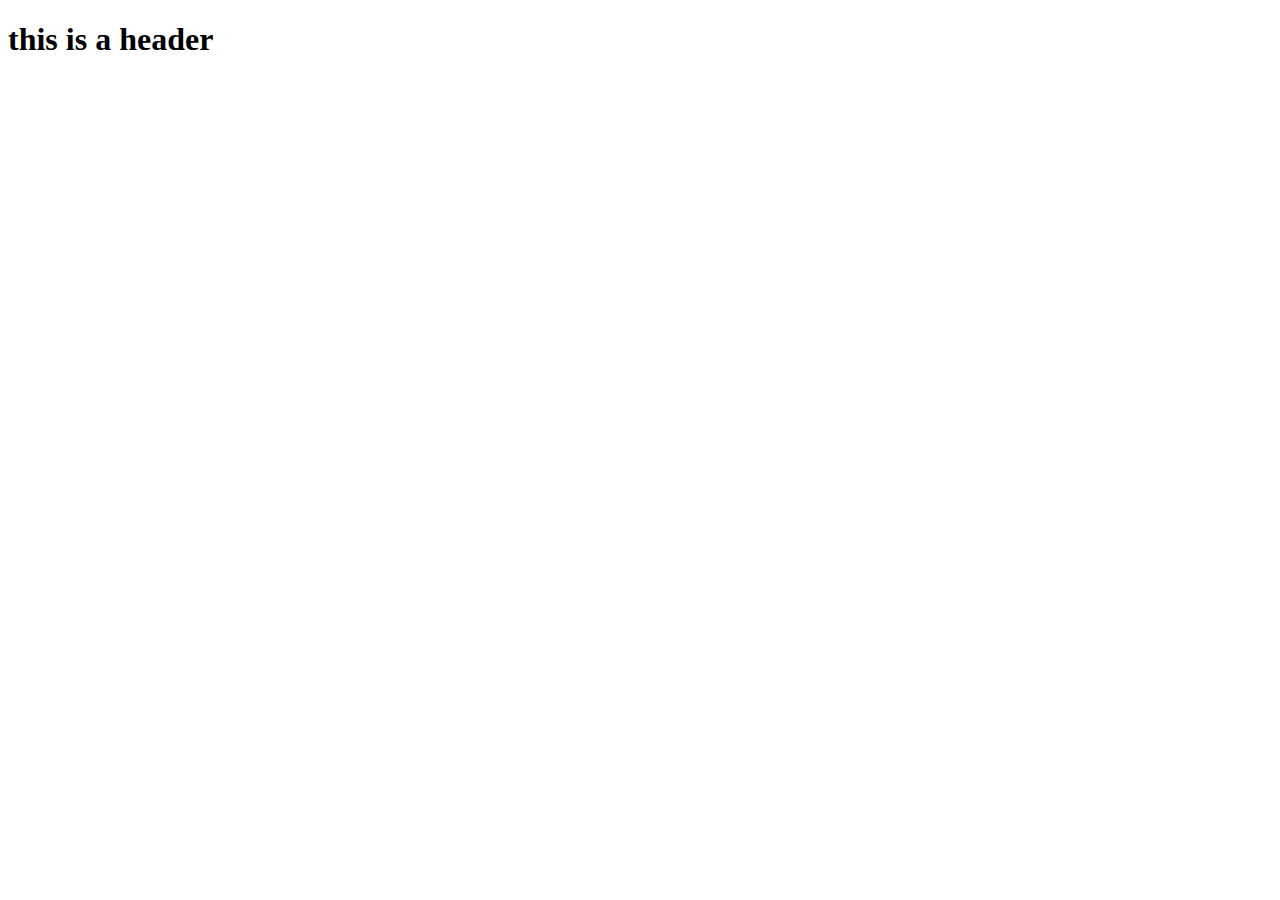
==== CityAsSystem_code/index.html @ 3c57e8f2 "Add files via upload" ====
<!DOCTYPE html>

<html>
    <head>
        <link rel="stylesheet" href="styles.css">
    </head>

    <body>

        <div class = "FirstPage">
            <h1>
                this is a header
            </h1>

        </div>
        <div class = "Hmap">
            <iframe 
            width='100%' 
            height='100%' 
            src="https://api.mapbox.com/styles/v1/oneginx/ckvfqphwl32at14qrl3xnueqp.html?title=false&access_token=pk.eyJ1Ijoib25lZ2lueCIsImEiOiJja3Y3M3R6cmw5ZmwzMzFuemE2eWUzcTIwIn0.7F3P4Bx_blkUZY1ueCj5TA&zoomwheel=false#14.23/40.73689/-73.97504/0/6" 
            title="heatMap" style="border:none;">
            </iframe>
        </div>

    </body>

</html>
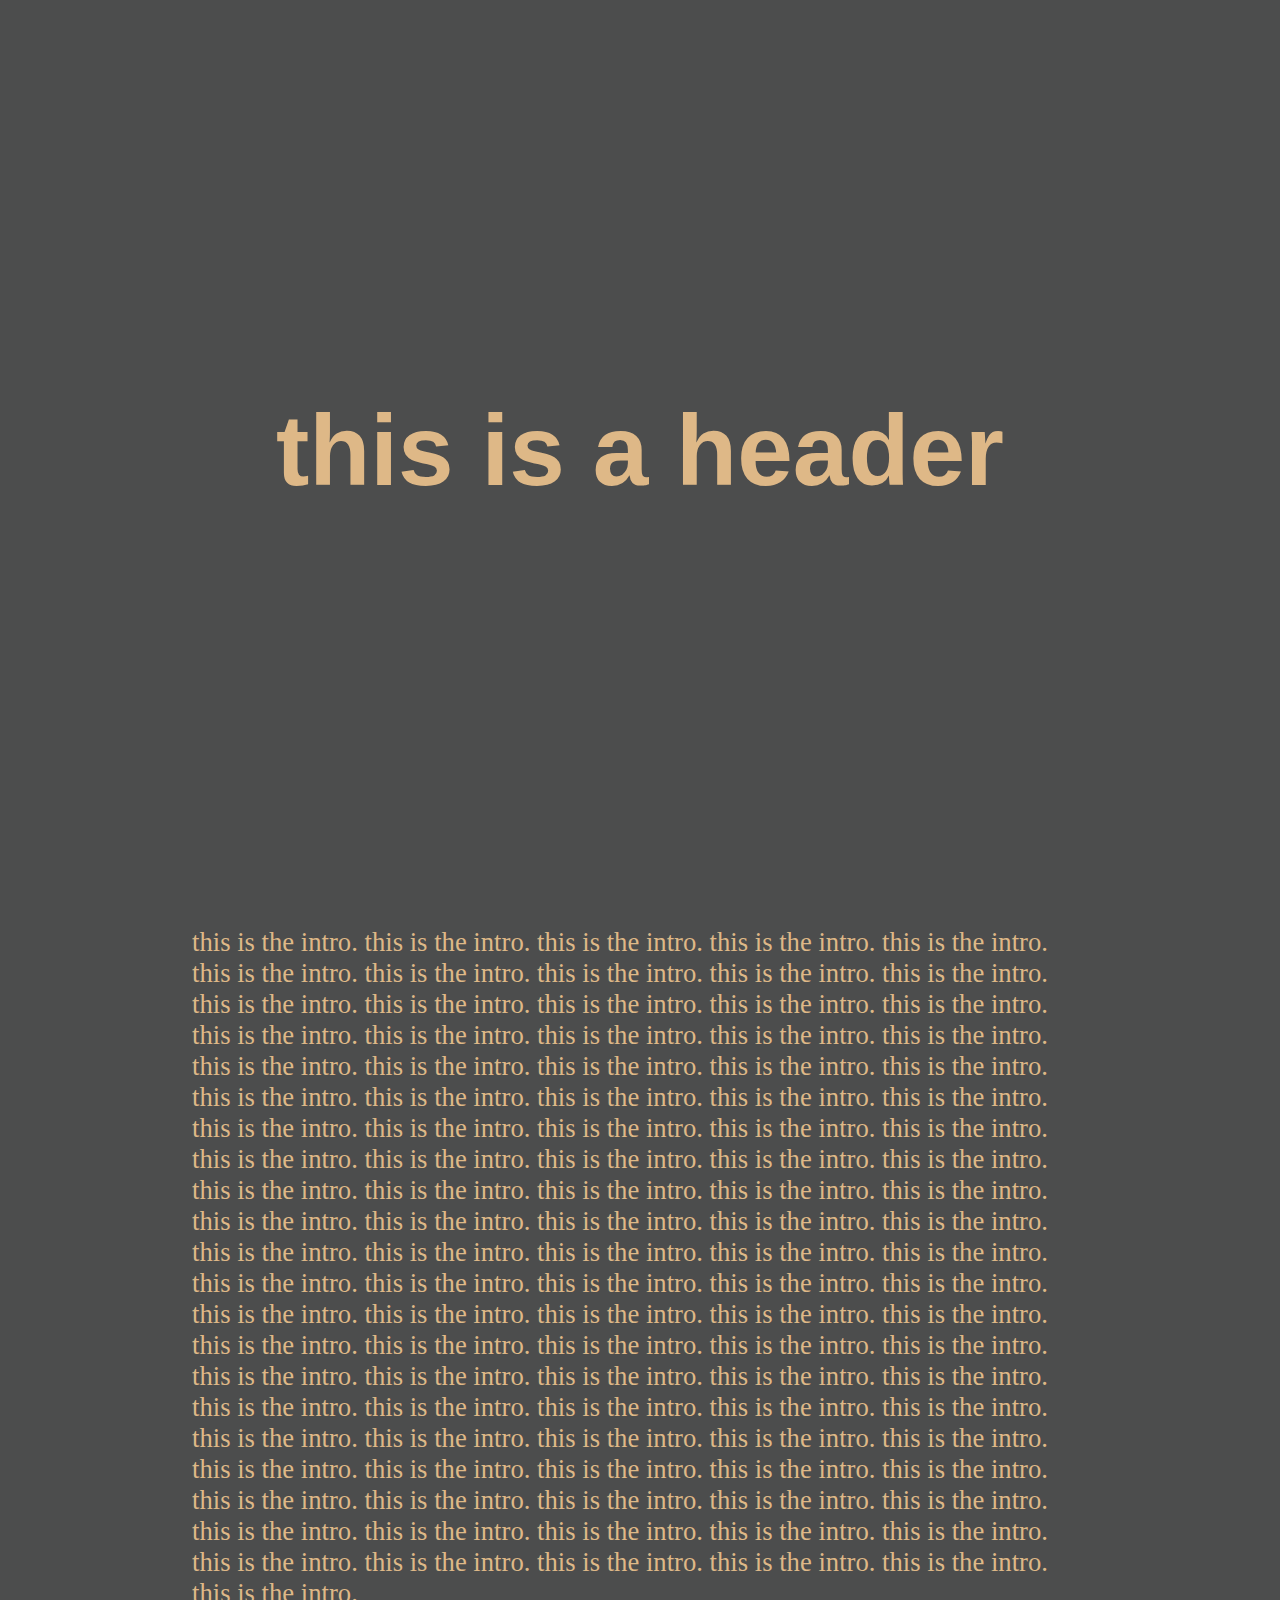
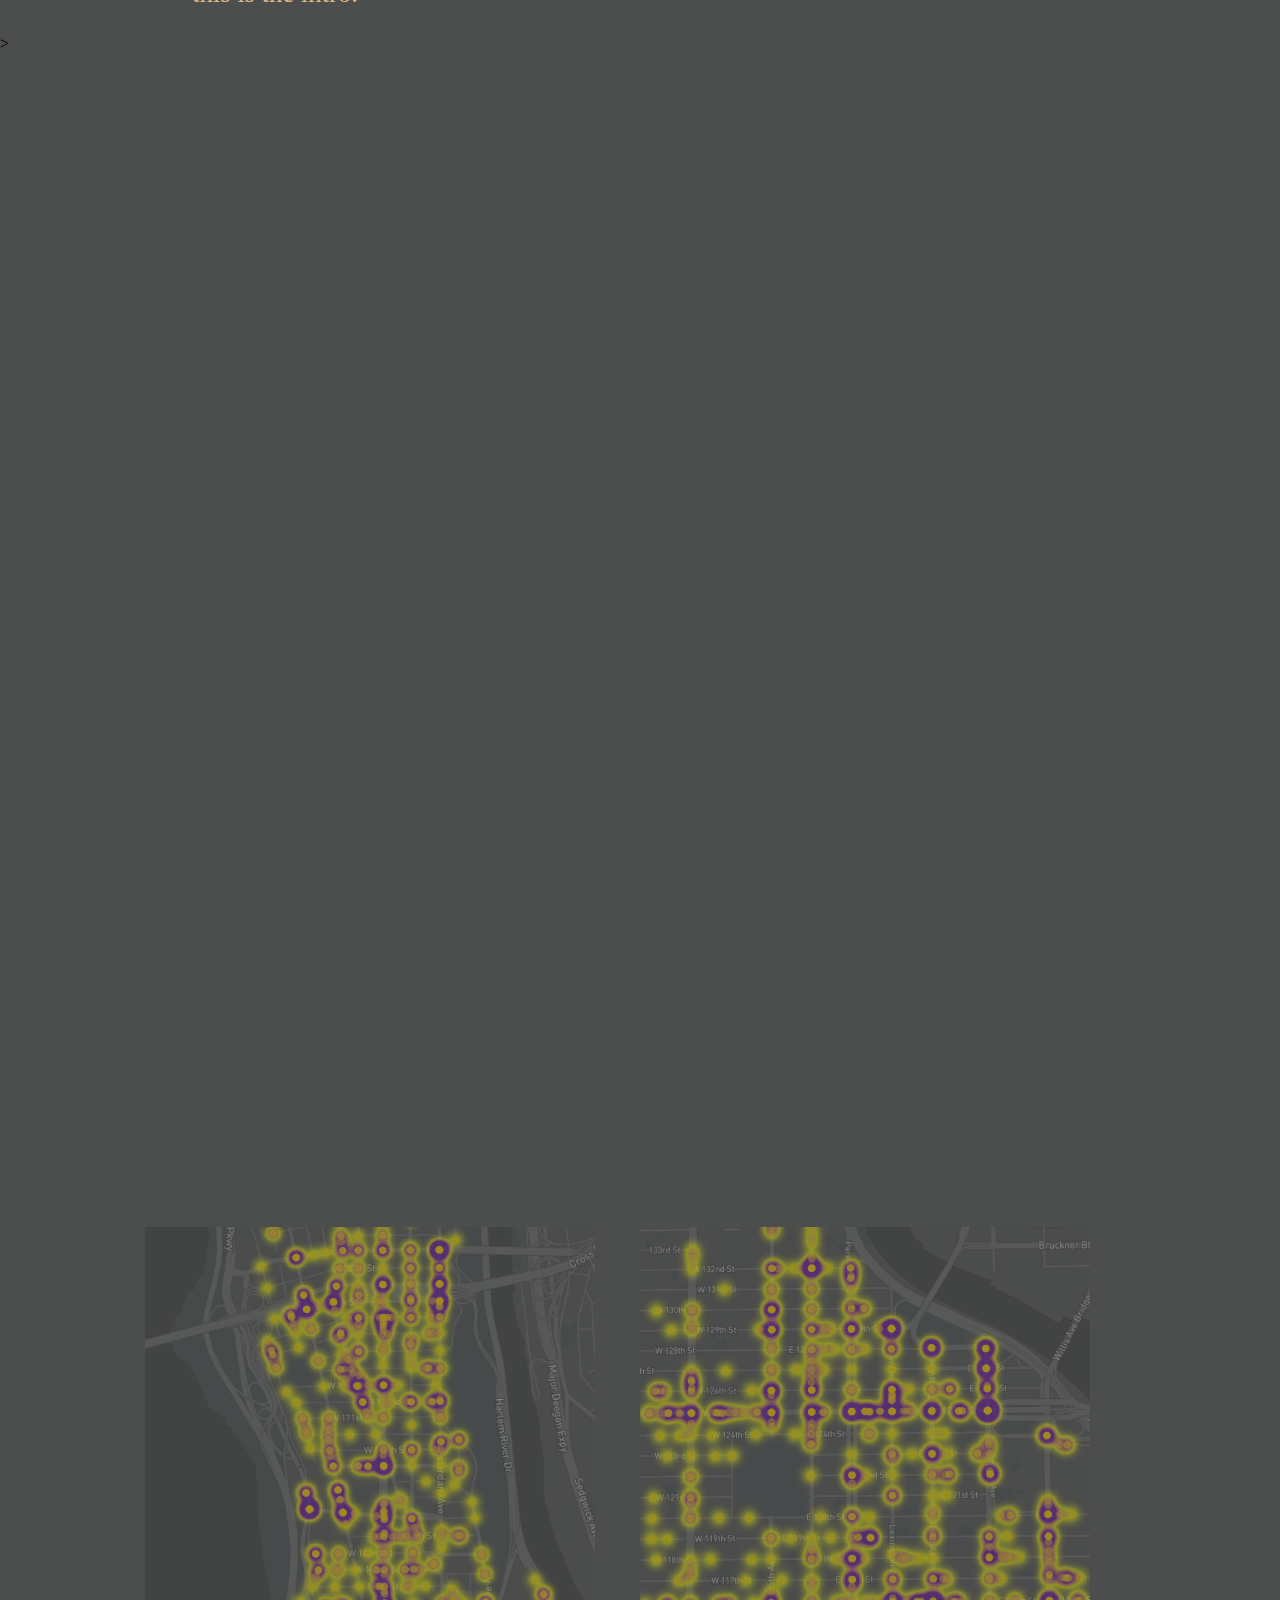
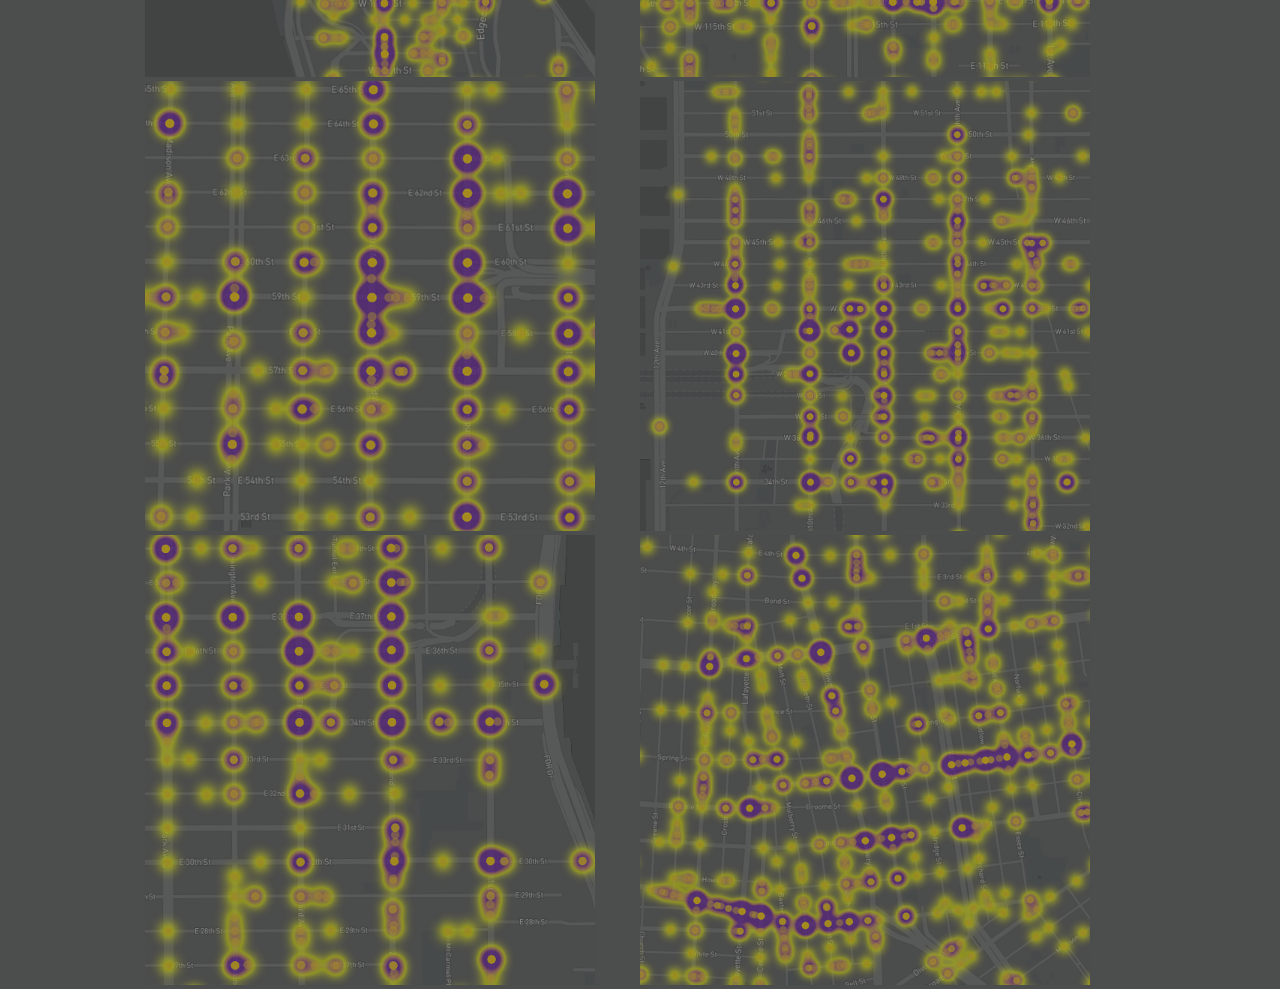
==== commit 93d3011f: "Add files via upload" ====
--- a/CityAsSystem_code/index.html
+++ b/CityAsSystem_code/index.html
@@ -3,6 +3,7 @@
 <html>
     <head>
         <link rel="stylesheet" href="styles.css">
+        <script src="scripts.js"></script>
     </head>
 
     <body>
@@ -13,14 +14,100 @@
             </h1>
 
         </div>
+
+        <div class = "SecondPage">
+            <p>
+                this is the intro. this is the intro. this is the intro. this is the intro. this is the intro. this is the intro. this is the intro. this is the intro. this is the intro. this is the intro. this is the intro. this is the intro. this is the intro. this is the intro. this is the intro. this is the intro. this is the intro. this is the intro. this is the intro. this is the intro. this is the intro. this is the intro. this is the intro. this is the intro. this is the intro. this is the intro. this is the intro. this is the intro. this is the intro. this is the intro. this is the intro. this is the intro. this is the intro. this is the intro. this is the intro. this is the intro. this is the intro. this is the intro. this is the intro. this is the intro. this is the intro. this is the intro. this is the intro. this is the intro. this is the intro. this is the intro. this is the intro. this is the intro. this is the intro. this is the intro. this is the intro. this is the intro. this is the intro. this is the intro. this is the intro. this is the intro. this is the intro. this is the intro. this is the intro. this is the intro. this is the intro. this is the intro. this is the intro. this is the intro. this is the intro. this is the intro. this is the intro. this is the intro. this is the intro. this is the intro. this is the intro. this is the intro. this is the intro. this is the intro. this is the intro. this is the intro. this is the intro. this is the intro. this is the intro. this is the intro. this is the intro. this is the intro. this is the intro. this is the intro. this is the intro. this is the intro. this is the intro. this is the intro. this is the intro. this is the intro. this is the intro. this is the intro. this is the intro. this is the intro. this is the intro. this is the intro. this is the intro. this is the intro. this is the intro. this is the intro. this is the intro. this is the intro. this is the intro. this is the intro. this is the intro. this is the intro. 
+            </p>>
+        </div>
+
+        <!-- <div class = "ThirdPage">
+            <div class = "left">
+                left
+
+            </div>
+
+            <div class = "right">
+                right
+            </div> -->
+
+
+        </div>
+
         <div class = "Hmap">
             <iframe 
             width='100%' 
             height='100%' 
-            src="https://api.mapbox.com/styles/v1/oneginx/ckvfqphwl32at14qrl3xnueqp.html?title=false&access_token=pk.eyJ1Ijoib25lZ2lueCIsImEiOiJja3Y3M3R6cmw5ZmwzMzFuemE2eWUzcTIwIn0.7F3P4Bx_blkUZY1ueCj5TA&zoomwheel=false#14.23/40.73689/-73.97504/0/6" 
-            title="heatMap" style="border:none;">
+            src="https://api.mapbox.com/styles/v1/oneginx/ckvfqphwl32at14qrl3xnueqp.html?title=false&access_token=pk.eyJ1Ijoib25lZ2lueCIsImEiOiJja3Y3M3R6cmw5ZmwzMzFuemE2eWUzcTIwIn0.7F3P4Bx_blkUZY1ueCj5TA&zoomwheel=false#11.27/40.7853/-73.9547/0/6" title="Monochrome" style="border:none;">
             </iframe>
         </div>
+
+        <div class = "FourthPage">
+            <div onclick="pop1()">
+                <img src="area1.png" alt="WashingtonHeights" width="450" height="450">
+            </div>
+  
+
+            <div onclick="pop2()">
+                <img src="area2.png" alt="EastHarlem" width="450" height="450">
+            </div>
+
+            <div onclick="pop3()">
+                <img src="area3.png" alt="UpperEast" width="450" height="450">
+                
+            </div>
+
+            <div onclick="pop4()">
+                <img src="area4.png" alt="MidtownWest" width="450" height="450">
+                
+            </div>
+
+            <div onclick="pop5()">
+                <img src="area5.png" alt="KipsBay" width="450" height="450">
+            </div>
+
+            <div onclick="pop6()">
+                <img src="area6.png" alt="Bowery-ChinaTown" width="450" height="450">
+            </div>
+        </div>
+
+        <div class="popPage1" id="popup1">
+            <p>Washington Heights</p>
+            <img src="area1.png" width = "400" height="400" style="top: 200px;left: 200px;">
+            <a href onclick = "close1(); return false">close</a>
+        </div>
+
+        <div class="popPage2" id="popup2">
+            <p>East Harlem</p>
+            <img src="area2.png" width = "400" height="400">
+            <a href onclick = "close2(); return false">close</a>
+        </div>
+
+        <div class="popPage3" id="popup3">
+            <p>Upper East</p>
+            <img src="area3.png" width = "400" height="400">
+            <a href onclick = "close3(); return false">close</a>
+        </div>
+
+        <div class="popPage4" id="popup4">
+            <p>Midtown West</p>
+            <img src="area4.png" width = "400" height="400">
+            <a href onclick = "close4(); return false">close</a>
+        </div>
+
+        <div class="popPage5" id="popup5">
+            <p>Kips Bay</p>
+            <img src="area5.png" width = "400" height="400">
+            <a href onclick = "close5(); return false">close</a>
+        </div>
+
+        <div class="popPage6" id="popup6">
+            <p>Bowery-China Town</p>
+            <img src="area6.png" width = "400" height="400">
+            <a href onclick = "close6(); return false">close</a>
+        </div>
+
+
 
     </body>
 
--- a/CityAsSystem_code/styles.css
+++ b/CityAsSystem_code/styles.css
@@ -0,0 +1,93 @@
+html {
+  background-color: #4c4d4d;
+}
+
+body {
+  margin: 0px auto;
+}
+
+.FirstPage {
+  text-align: center;
+  height: 100vh;
+}
+.FirstPage > h1 {
+  font-size: 100px;
+  font-family: Arial, Helvetica, sans-serif;
+  color: burlywood;
+  line-height: 100vh;
+  margin-block-start: 0em;
+  margin-block-end: 0em;
+}
+
+.SecondPage {
+  height: 100vh;
+}
+
+.SecondPage > p {
+  margin-left: 15%;
+  margin-right: 15%;
+  color: burlywood;
+  font-size: 20pt;
+}
+
+.ThirdPage {
+  height: 100vh;
+  line-height: 100vh;
+}
+
+.ThirdPage > div {
+  float: left;
+  width: 45%;
+  margin: 0px;
+  padding-left: 5%;
+}
+
+.FourthPage {
+  height: 100vh;
+  display: flex;
+  width: 95%;
+  justify-content: center;
+  margin: 100px auto;
+  flex-wrap: wrap;
+}
+
+.FourthPage > div {
+  margin-right: 45px;
+  cursor: pointer;
+}
+.FourthPage > div > img {
+  opacity: 0.6;
+}
+
+.FourthPage > div > img:hover {
+  opacity: 1;
+}
+.popPage1,
+.popPage2,
+.popPage3,
+.popPage4,
+.popPage5,
+.popPage6 {
+  position: fixed;
+  top: 50%;
+  left: 50%;
+  transform: translate(-50%, -50%);
+  width: 70%;
+  height: 100%;
+  padding: 50px;
+  background-color: burlywood;
+  visibility: hidden;
+}
+
+iframe {
+  border-width: 0;
+  border-style: none;
+  border-color: none;
+  border-image: none;
+  padding: 0%;
+  margin: 0%;
+}
+.Hmap {
+  height: 100vh;
+  width: 99vw;
+}
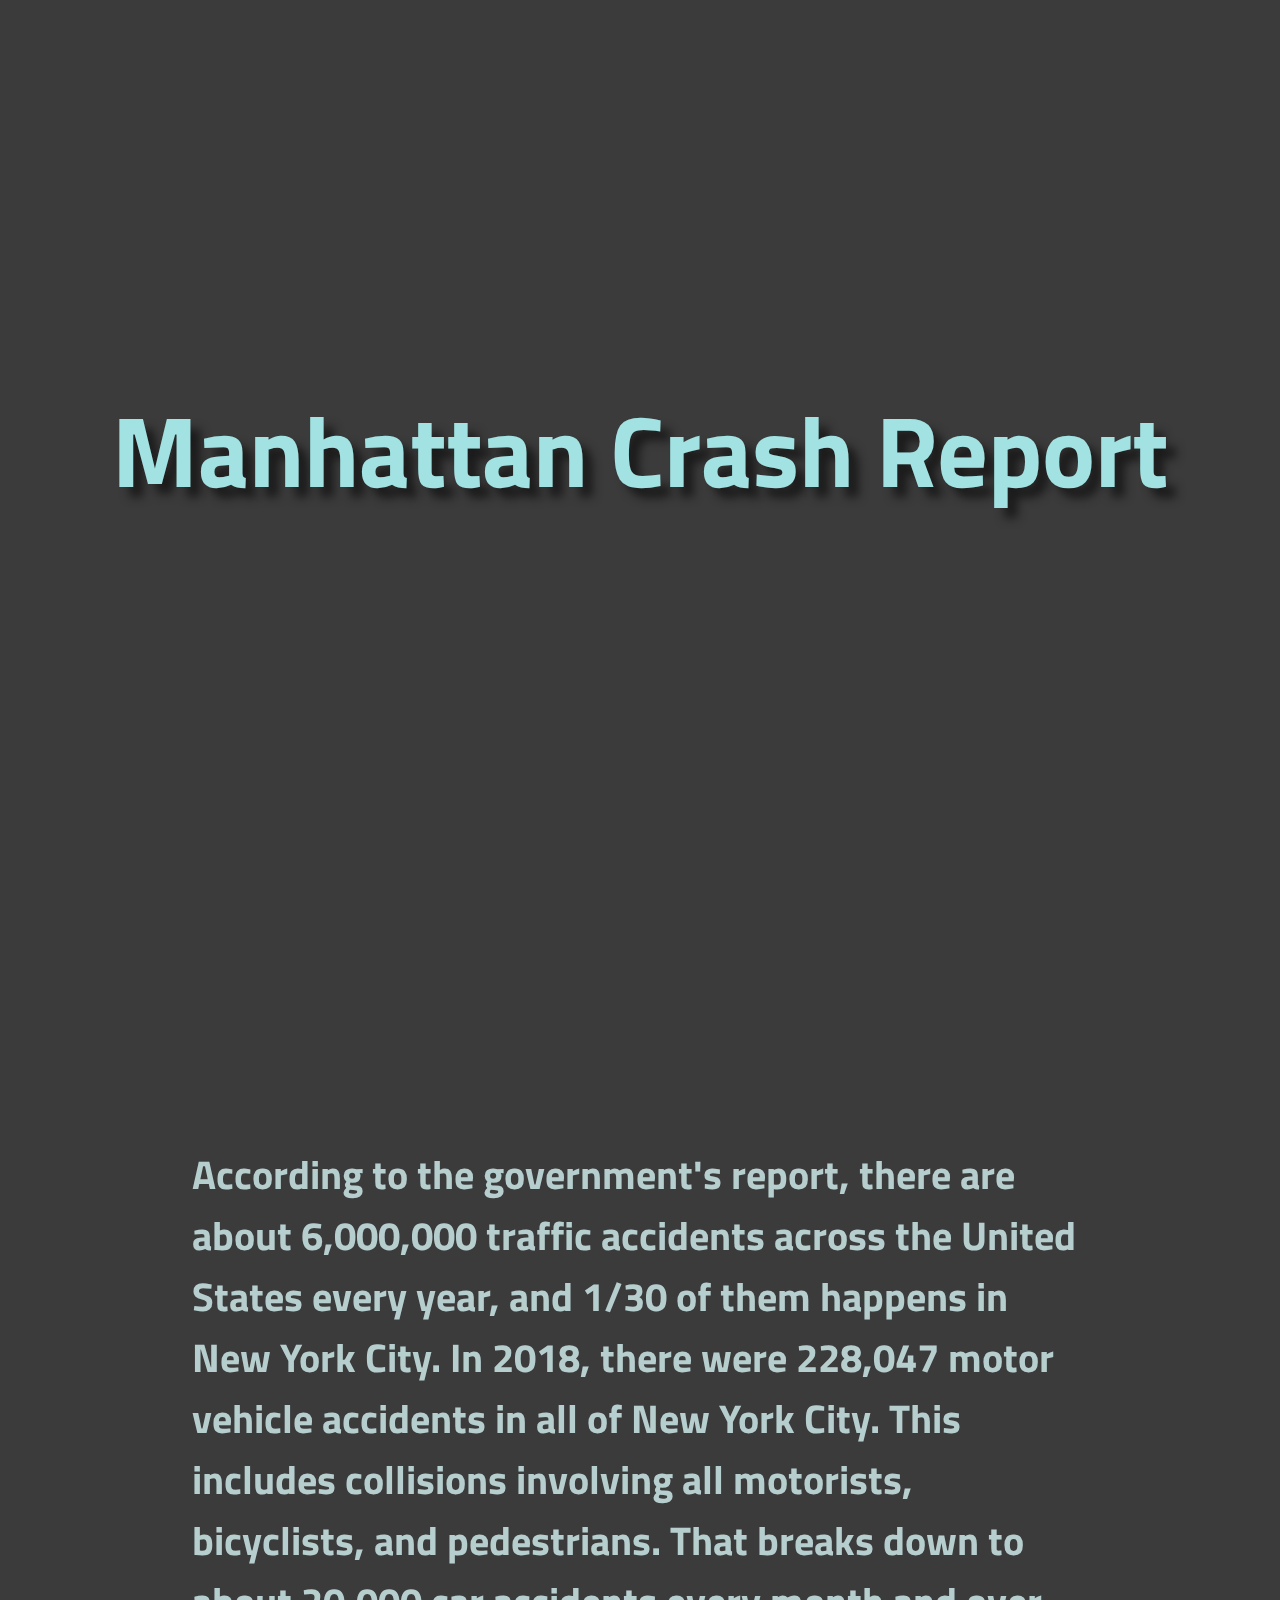
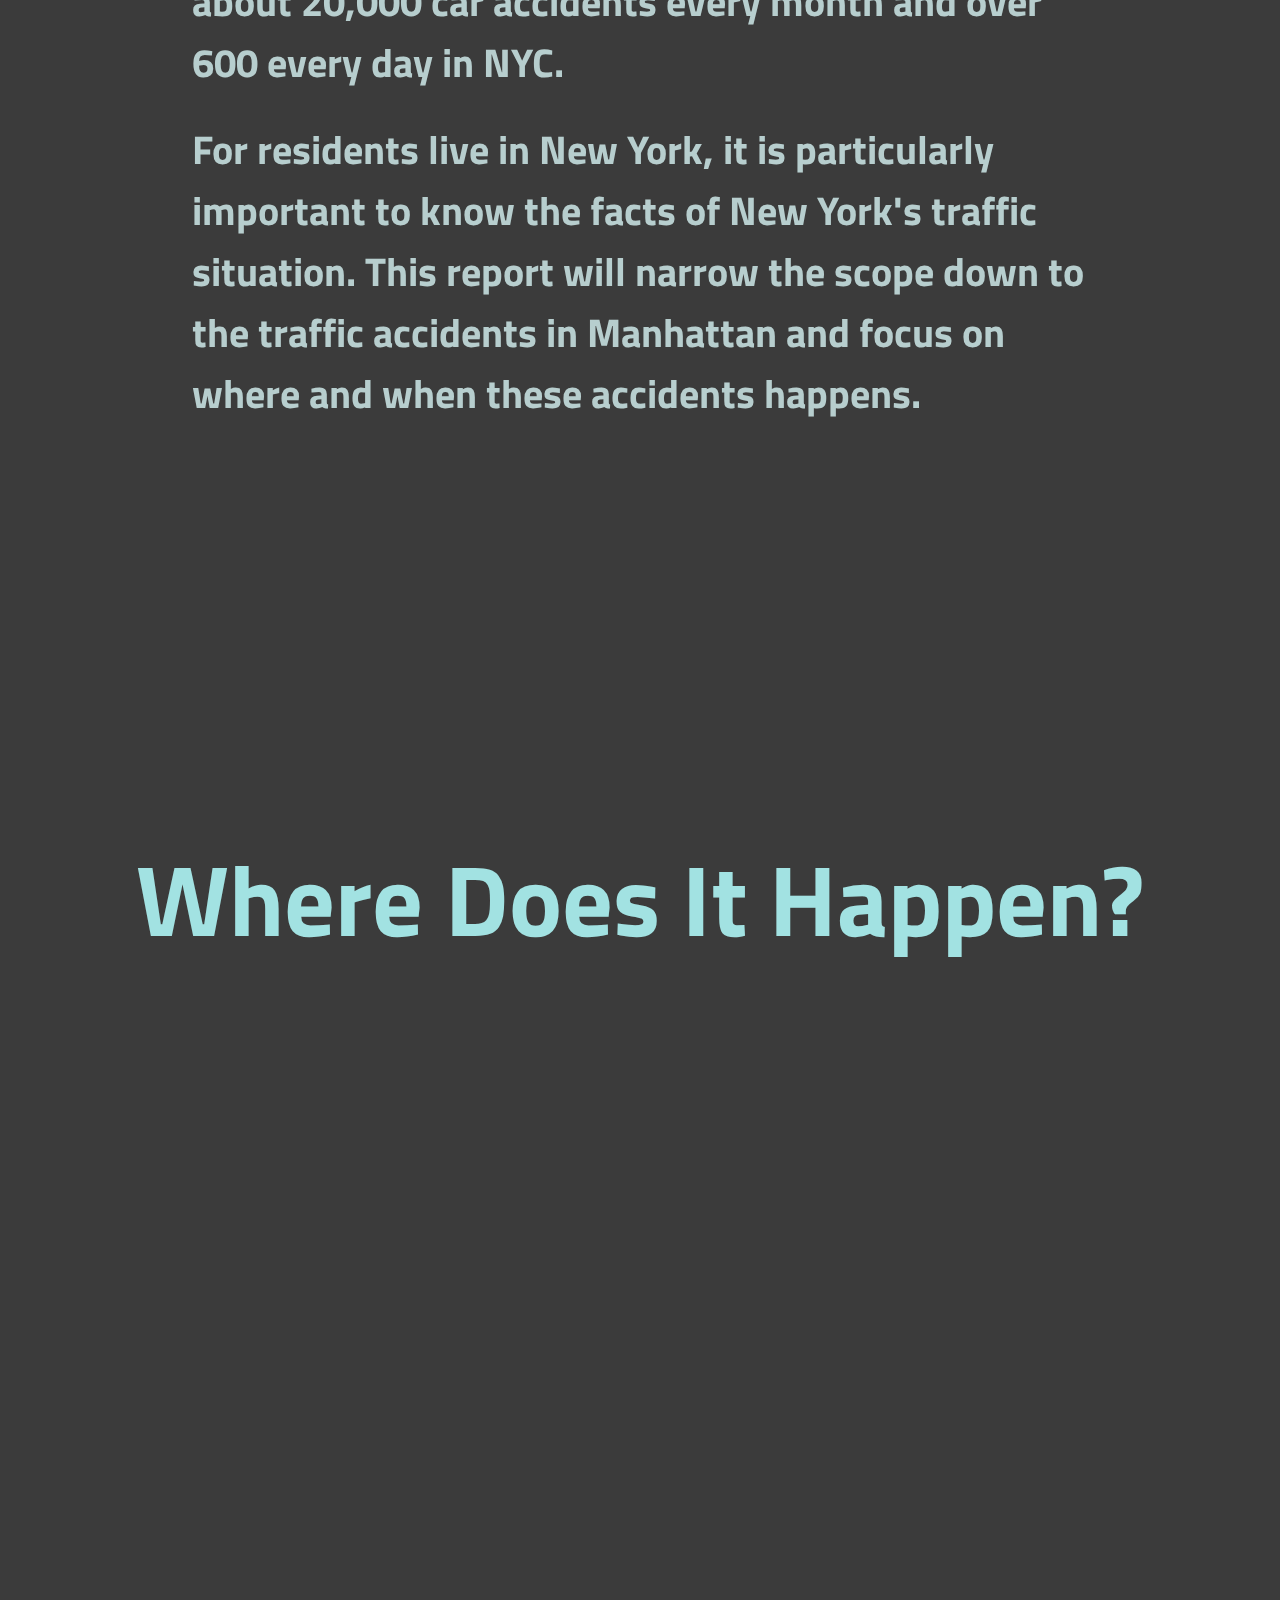
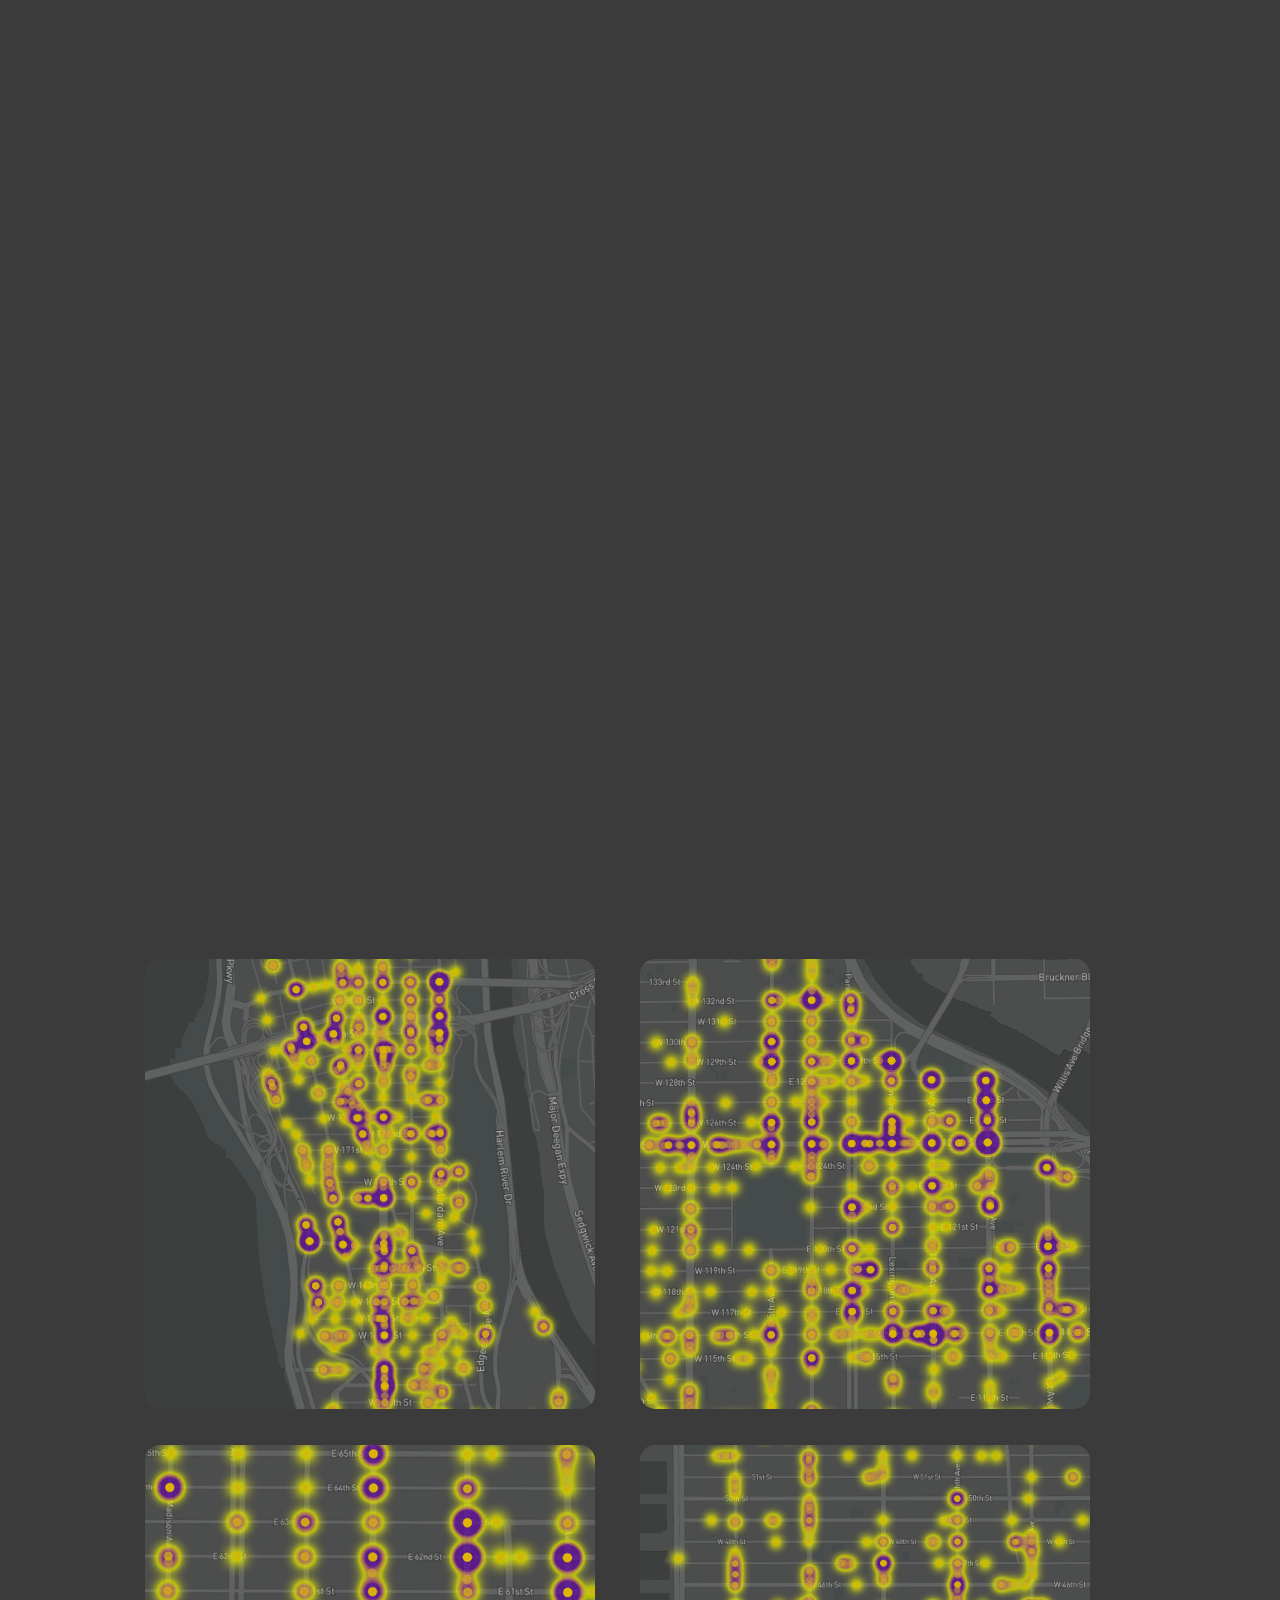
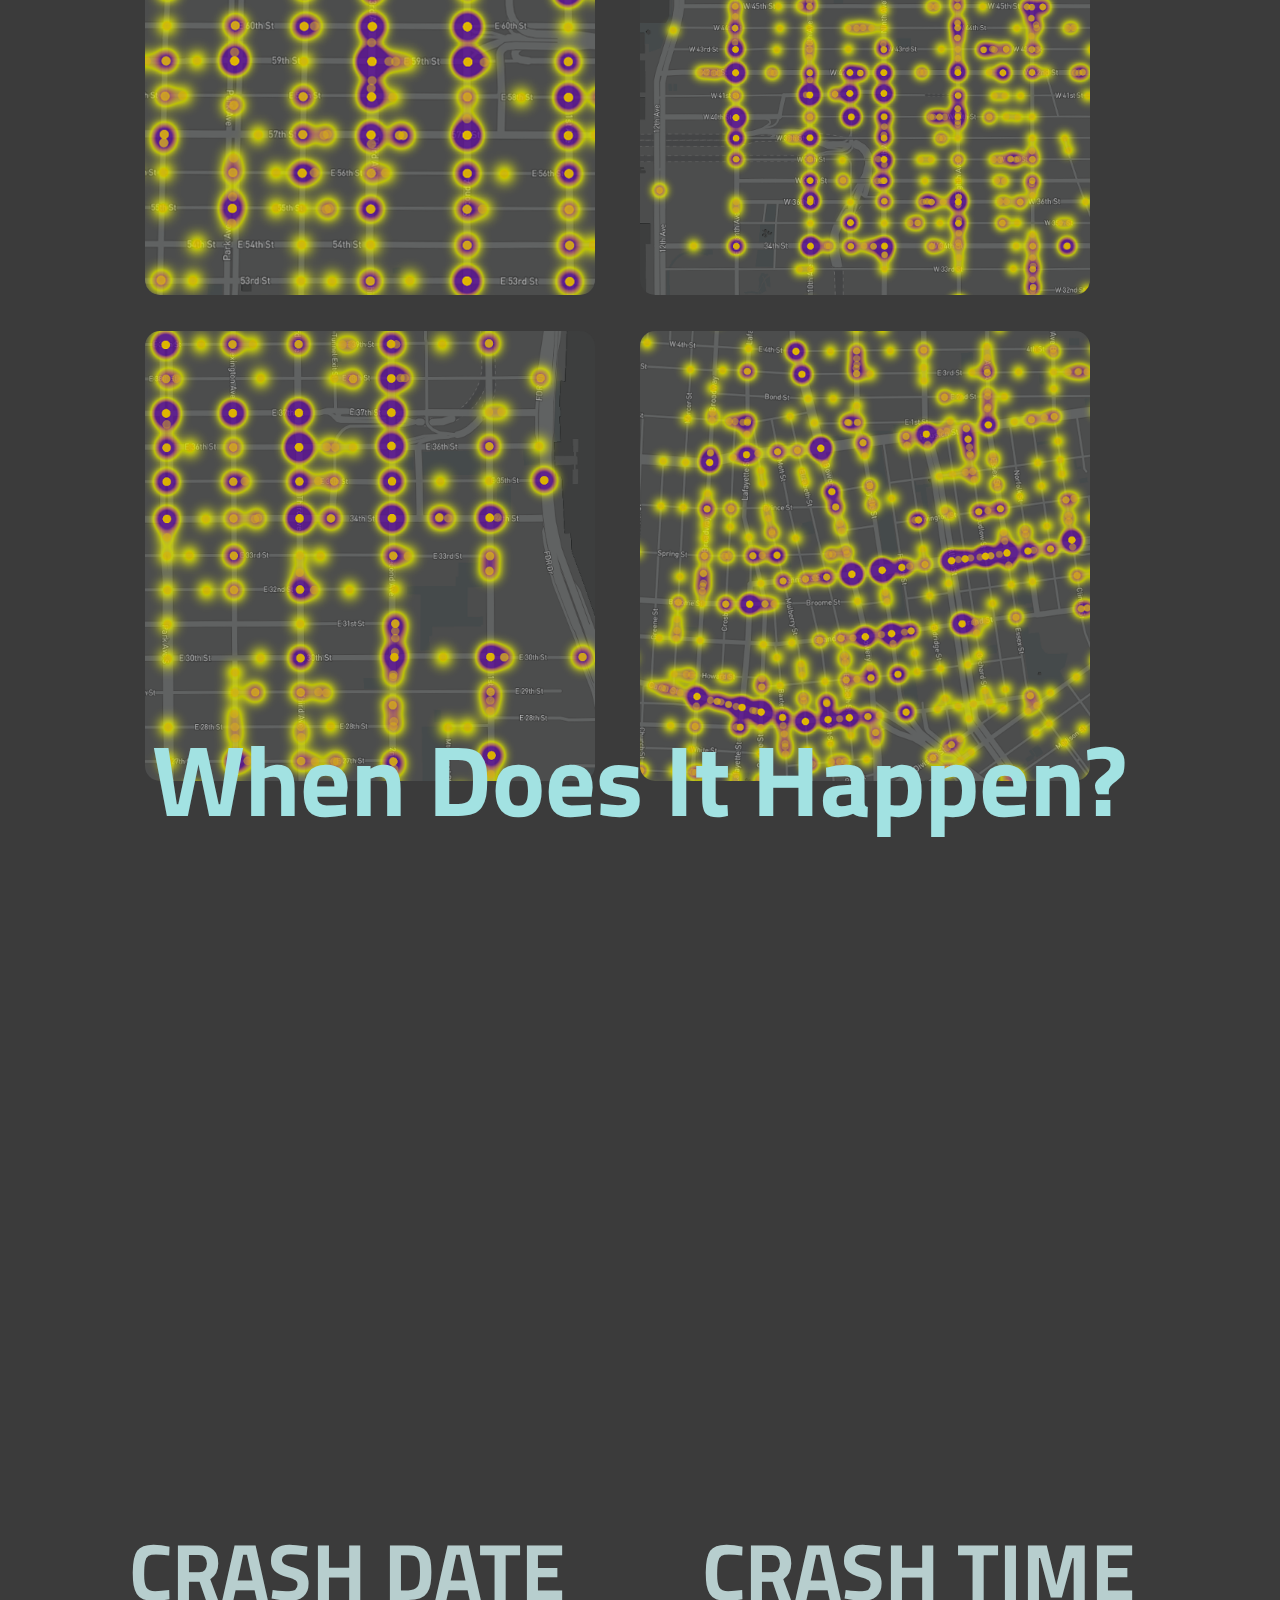
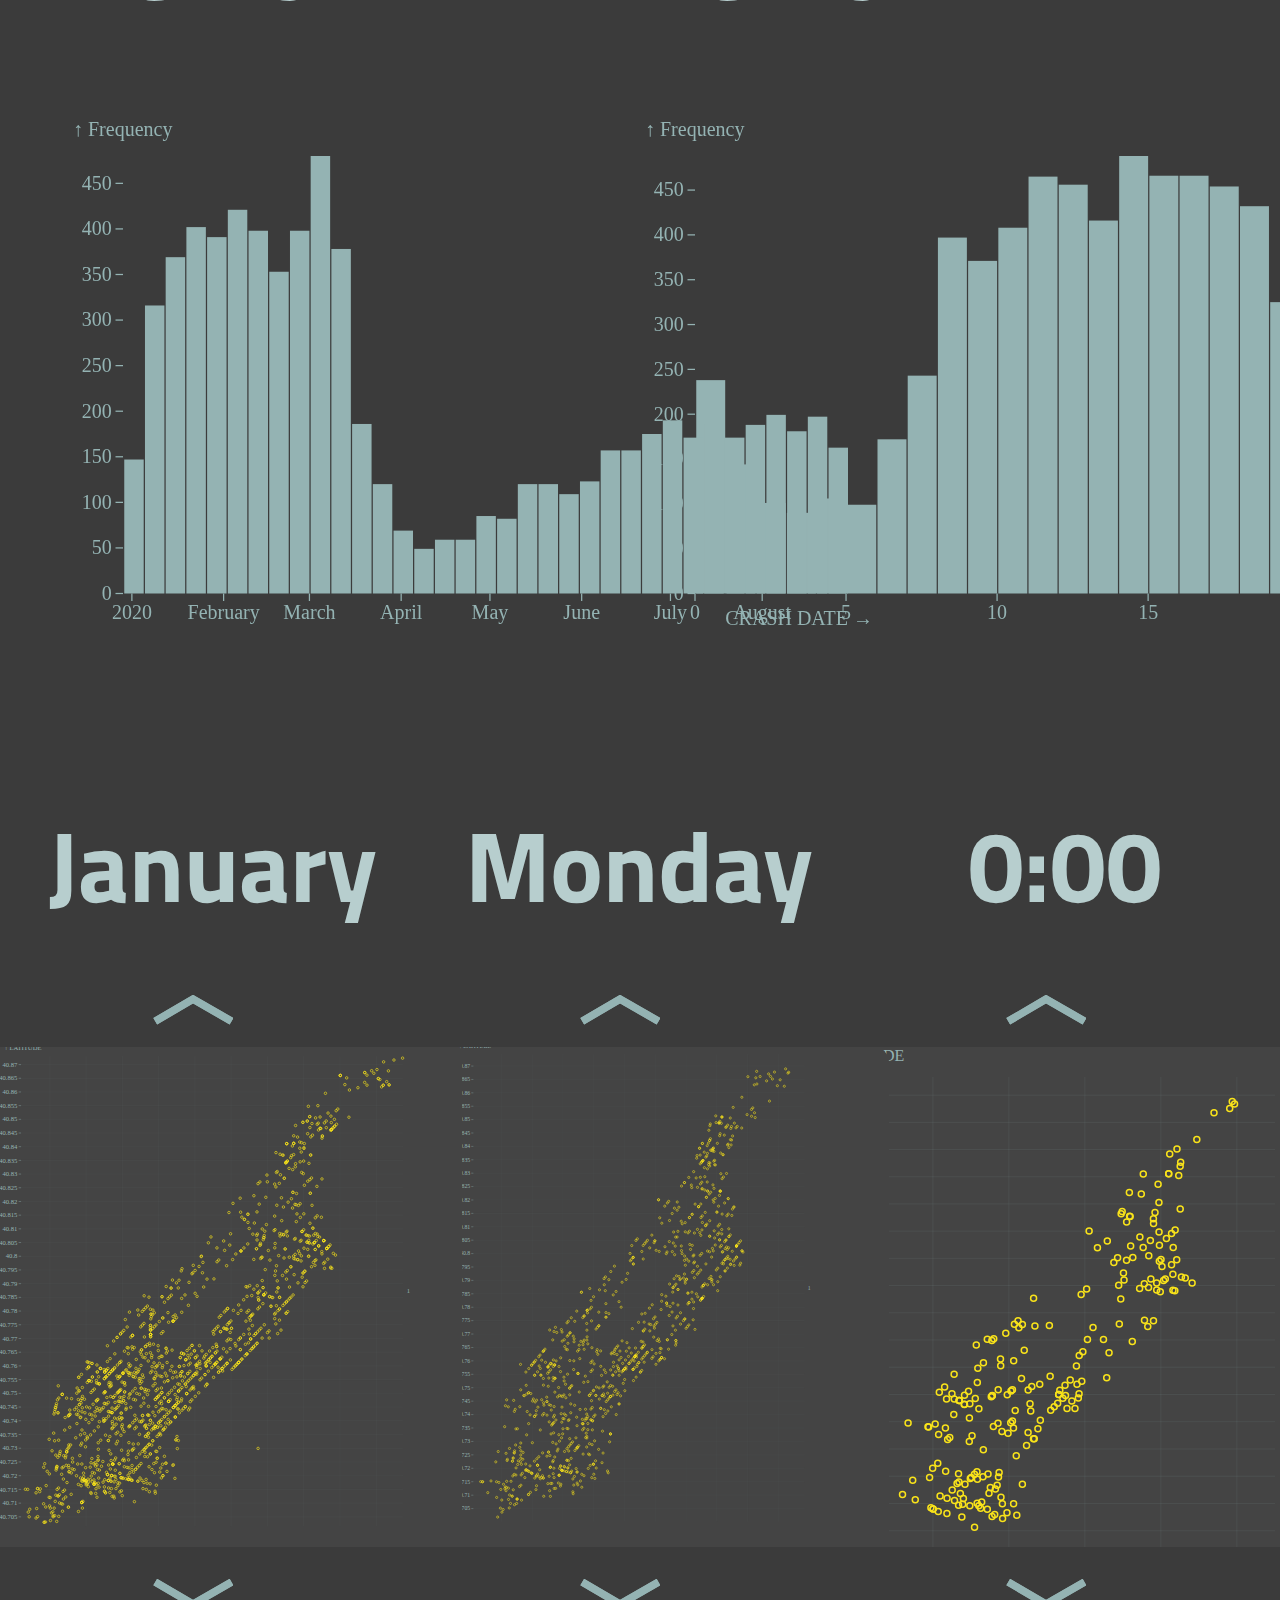
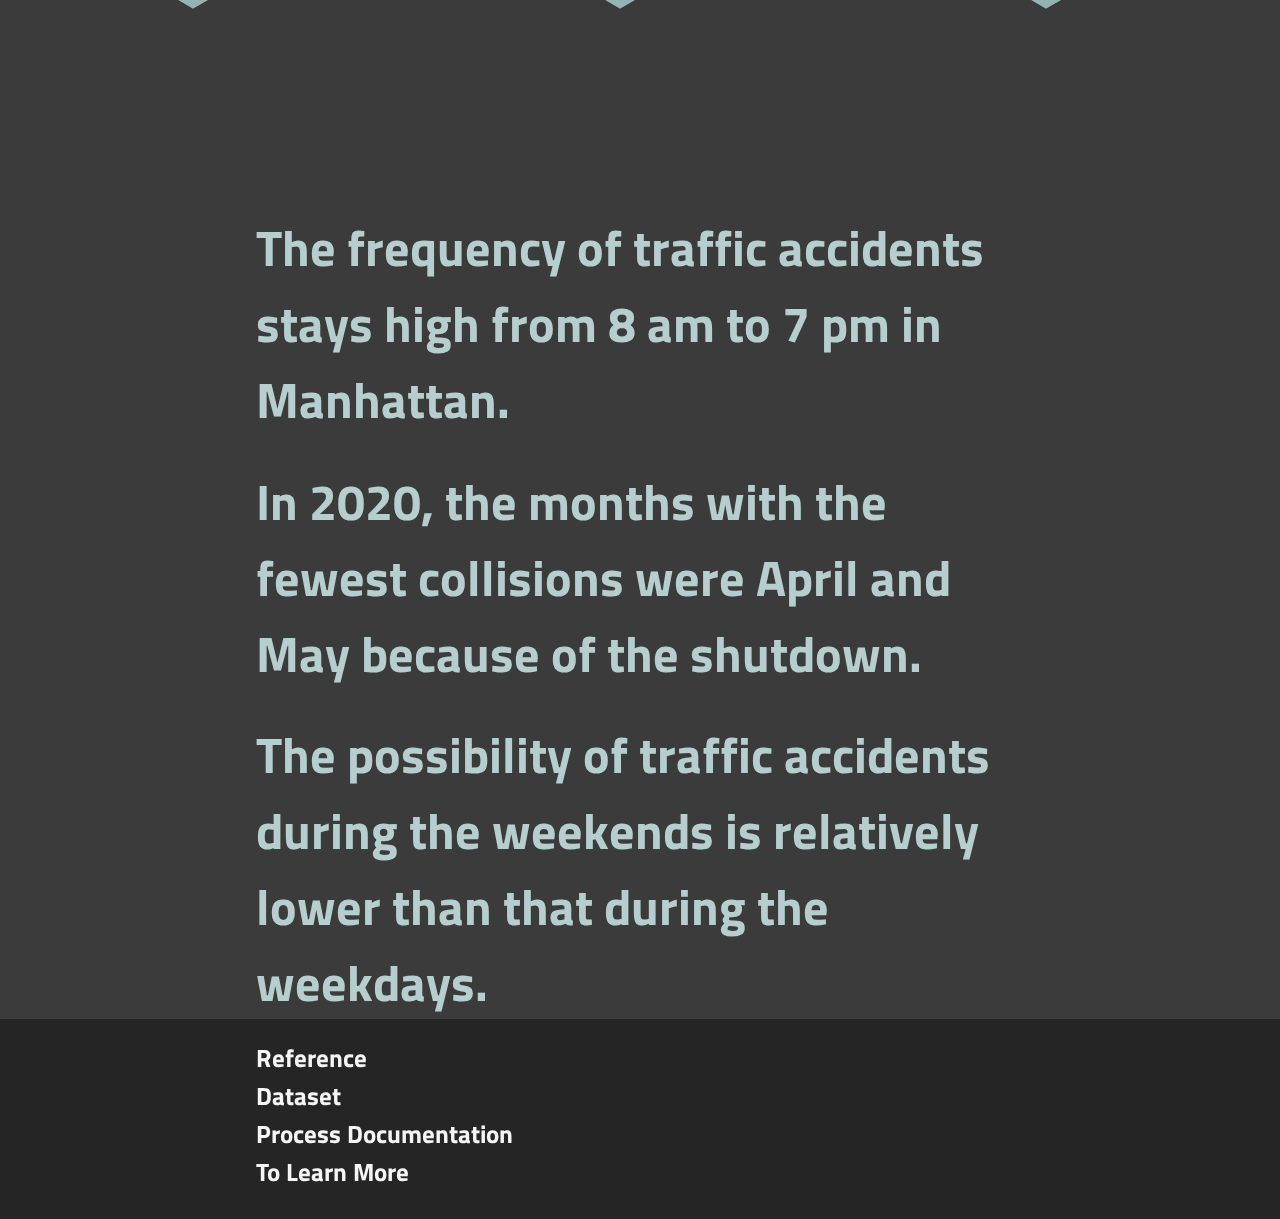
==== commit 6e09c43e: "Add files via upload" ====
--- a/CityAsSystem_code/index.html
+++ b/CityAsSystem_code/index.html
@@ -7,30 +7,30 @@
     </head>
 
     <body>
+      
+      <section>
+
+        <div class = "FirstPage">
+            <h1 style="text-shadow: 10px 10px 10px rgb(27, 27, 27);">
+                Manhattan Crash Report
+            </h1>
+
+        </div>
+
+        <div class = "SecondPage">
+            <p style="margin-top: 5%;">
+                According to the government's report, there are about 6,000,000 traffic accidents across the United States every year, and 1/30 of them happens in New York City. In 2018, there were 228,047 motor vehicle accidents in all of New York City. This includes collisions involving all motorists, bicyclists, and pedestrians. That breaks down to about 20,000 car accidents every month and over 600 every day in NYC. 
+            </p>
+
+            <p>
+                For residents live in New York, it is particularly important to know the facts of New York's traffic situation. This report will narrow the scope down to the traffic accidents in Manhattan and focus on where and when these accidents happens.
+            </p>
+        </div>
 
         <div class = "FirstPage">
             <h1>
-                this is a header
+                Where Does It Happen?
             </h1>
-
-        </div>
-
-        <div class = "SecondPage">
-            <p>
-                this is the intro. this is the intro. this is the intro. this is the intro. this is the intro. this is the intro. this is the intro. this is the intro. this is the intro. this is the intro. this is the intro. this is the intro. this is the intro. this is the intro. this is the intro. this is the intro. this is the intro. this is the intro. this is the intro. this is the intro. this is the intro. this is the intro. this is the intro. this is the intro. this is the intro. this is the intro. this is the intro. this is the intro. this is the intro. this is the intro. this is the intro. this is the intro. this is the intro. this is the intro. this is the intro. this is the intro. this is the intro. this is the intro. this is the intro. this is the intro. this is the intro. this is the intro. this is the intro. this is the intro. this is the intro. this is the intro. this is the intro. this is the intro. this is the intro. this is the intro. this is the intro. this is the intro. this is the intro. this is the intro. this is the intro. this is the intro. this is the intro. this is the intro. this is the intro. this is the intro. this is the intro. this is the intro. this is the intro. this is the intro. this is the intro. this is the intro. this is the intro. this is the intro. this is the intro. this is the intro. this is the intro. this is the intro. this is the intro. this is the intro. this is the intro. this is the intro. this is the intro. this is the intro. this is the intro. this is the intro. this is the intro. this is the intro. this is the intro. this is the intro. this is the intro. this is the intro. this is the intro. this is the intro. this is the intro. this is the intro. this is the intro. this is the intro. this is the intro. this is the intro. this is the intro. this is the intro. this is the intro. this is the intro. this is the intro. this is the intro. this is the intro. this is the intro. this is the intro. this is the intro. this is the intro. this is the intro. 
-            </p>>
-        </div>
-
-        <!-- <div class = "ThirdPage">
-            <div class = "left">
-                left
-
-            </div>
-
-            <div class = "right">
-                right
-            </div> -->
-
 
         </div>
 
@@ -38,77 +38,321 @@
             <iframe 
             width='100%' 
             height='100%' 
-            src="https://api.mapbox.com/styles/v1/oneginx/ckvfqphwl32at14qrl3xnueqp.html?title=false&access_token=pk.eyJ1Ijoib25lZ2lueCIsImEiOiJja3Y3M3R6cmw5ZmwzMzFuemE2eWUzcTIwIn0.7F3P4Bx_blkUZY1ueCj5TA&zoomwheel=false#11.27/40.7853/-73.9547/0/6" title="Monochrome" style="border:none;">
+            src="https://api.mapbox.com/styles/v1/oneginx/ckvfqphwl32at14qrl3xnueqp.html?title=false&access_token=pk.eyJ1Ijoib25lZ2lueCIsImEiOiJja3Y3M3R6cmw5ZmwzMzFuemE2eWUzcTIwIn0.7F3P4Bx_blkUZY1ueCj5TA&zoomwheel=false#11.27/40.7853/-73.9547/0/6" >
             </iframe>
         </div>
 
         <div class = "FourthPage">
             <div onclick="pop1()">
-                <img src="area1.png" alt="WashingtonHeights" width="450" height="450">
+                <img src="asset/area1.png" alt="WashingtonHeights" width="450" height="450">
             </div>
   
 
             <div onclick="pop2()">
-                <img src="area2.png" alt="EastHarlem" width="450" height="450">
+                <img src="asset/area2.png" alt="EastHarlem" width="450" height="450">
             </div>
 
             <div onclick="pop3()">
-                <img src="area3.png" alt="UpperEast" width="450" height="450">
+                <img src="asset/area3.png" alt="UpperEast" width="450" height="450">
                 
             </div>
 
             <div onclick="pop4()">
-                <img src="area4.png" alt="MidtownWest" width="450" height="450">
+                <img src="asset/area4.png" alt="MidtownWest" width="450" height="450">
                 
             </div>
 
             <div onclick="pop5()">
-                <img src="area5.png" alt="KipsBay" width="450" height="450">
+                <img src="asset/area5.png" alt="KipsBay" width="450" height="450">
             </div>
 
             <div onclick="pop6()">
-                <img src="area6.png" alt="Bowery-ChinaTown" width="450" height="450">
-            </div>
-        </div>
+                <img src="asset/area6.png" alt="Bowery-ChinaTown" width="450" height="450">
+            </div>
+        </div>
+
+        <div class="FirstPage">
+            <h1>
+                When Does It Happen?
+            </h1>
+        </div>
+
+        <div class = "ThirdPage">
+            <div class = "left">
+                <p>CRASH TIME</p>
+                <embed src="asset/time2.svg" alt="time" style="width: 800px;height: 700px;">
+                
+
+            </div>
+
+            <div class = "right">
+                <p>CRASH DATE</p>
+                <embed src="asset/date2.svg" class="dateSvg" alt="date" style="width: 800px;height: 700px;">
+            </div>
+        </div>
+
+
+        <div class = "SixPage">
+            <div>
+                <p id="messageTime">0:00</p>
+                <div class="btnUp" onClick="scrollUpTime()"><img src="asset/upArrow.svg" width="80"></div>
+
+                <div class="window" id="wndTime">
+                    <img src="asset/timePosition.svg" width="100%-15px">
+                </div>
+
+                <div class="btnDown" onClick="scrollDownTime()"><img src="asset/downArrow.svg" width="80"></div>
+            </div>
+
+            <div>
+                <p id="messageWeek">Monday</p>
+                <div class="btnUp" onClick="scrollUpWeek()"><img src="asset/upArrow.svg" width="80"></div>
+
+                <div class="window" id="wndWeek">
+                    <img src="asset/datePosition.svg" width="100%-15px" height="3600px"  >
+                </div>
+
+                <div class="btnDown" onClick="scrollDownWeek()"><img src="asset/downArrow.svg" width="80"></div>
+            </div>
+
+            <div>
+                <p id="messageDate">January</p>
+                <div class="btnUp" onClick="scrollUpDate()"><img src="asset/upArrow.svg" width="80"></div>
+
+                <div class="window" id="wndDate">
+                    <img src="asset/monthPosition.svg" width="100%-15px" height="4150px">
+                </div>
+
+                <div class="btnDown" onClick="scrollDownDate()"><img src="asset/downArrow.svg" width="80"></div>
+            </div>
+        </div>
+
+        <div class = "FifthPage">
+            <p>The frequency of traffic accidents stays high from 8 am to 7 pm in Manhattan.</p>
+            <p>In 2020, the months with the fewest collisions were April and May because of the shutdown.</p>
+            <p>The possibility of traffic accidents during the weekends is relatively lower than that during the weekdays.</p>
+        </div>
+        <div class="ending">
+            <div>
+                <a href="https://jknylaw.com/new-york-car-accident-lawyer/statistics/">Reference</a><br>
+                <a href="https://www.kaggle.com/mysarahmadbhat/nyc-traffic-accidents">Dataset</a><br>
+                <a href="https://www.notion.so/City-As-System-1b0e470c9eeb40059f1f9f104d87fce2">Process Documentation</a><br>
+                <a href="https://www1.nyc.gov/site/nypd/stats/traffic-data/traffic-data-collision.page">To Learn More</a><br>
+
+            </div>
+        </div>
+
+      </section>
 
         <div class="popPage1" id="popup1">
-            <p>Washington Heights</p>
-            <img src="area1.png" width = "400" height="400" style="top: 200px;left: 200px;">
-            <a href onclick = "close1(); return false">close</a>
+
+            <p class="intro" >
+                Washington Heights
+            </p>
+
+            <div id="scrolly">
+                <section class="text-holder">
+                    <div class="scroll-step" >
+                        <p>W 173rd St</p>
+                        <img src="asset/WashingtonHeights1.png">
+                    </div>
+                    <div class="scroll-step" >
+                        <p>W 172nd St</p>
+                        <img src="asset/WashingtonHeights2.png">
+                    </div>
+                    <div class="scroll-step" >
+                        <p>W 164th St</p>
+                        <img src="asset/WH3_W164.png">
+                    </div>    
+                </section>
+
+                <section class="graphic">
+                    <img src="/asset/area1.png" width = "500" height="500">
+                </section>
+
+            </div>
+            <div class="end">
+                <a href class="MyButton" onclick = "close1(); return false">CLOSE</a>
+            </div>
         </div>
 
         <div class="popPage2" id="popup2">
-            <p>East Harlem</p>
-            <img src="area2.png" width = "400" height="400">
-            <a href onclick = "close2(); return false">close</a>
+
+            <p class="intro">
+                East Harlem 
+            </p>
+
+            <div id="scrolly">
+                <section class="text-holder">
+                    <div class="scroll-step" >
+                        <p>W 125th St</p>
+                        <img src="asset/EH1_W125.png">
+                    </div>
+                    <div class="scroll-step" >
+                        <p>Madison Ave</p>
+                        <img src="asset/EH2-MadisonAve.png">
+                    </div>
+                    <div class="scroll-step" >
+                        <p>Dr Martin Ruther King Jr Blvd</p>
+                        <img src="asset/EH3_DrMartinRKJrBlvd.png">
+                    </div>    
+                </section>
+
+                <section class="graphic">
+                    <img src="asset/area2.png" width = "500" height="500">
+                </section>
+                
+            </div>
+            <div class="end">
+                <a href class="MyButton" onclick = "close2(); return false">CLOSE</a>
+            </div>
         </div>
 
         <div class="popPage3" id="popup3">
-            <p>Upper East</p>
-            <img src="area3.png" width = "400" height="400">
-            <a href onclick = "close3(); return false">close</a>
+
+            <p class="intro">
+                Upper East
+            </p>
+
+            <div id="scrolly">
+                <section class="text-holder">
+                    <div class="scroll-step" >
+                        <p>E 59th St</p>
+                        <img src="asset/UE1_E59.png">
+                    </div>
+                    <div class="scroll-step" >
+                        <p>E 57th St</p>
+                        <img src="asset/UE2_E57.png">
+                    </div>
+                    <div class="scroll-step" >
+                        <p>2nd Ave</p>
+                        <img src="asset/UE3_2Av.png">
+                    </div>    
+                </section>
+
+                <section class="graphic">
+                    <img src="asset/area3.png" width = "500" height="500">
+                </section>
+                
+            </div>
+            <div class="end">
+                <a href class="MyButton" onclick = "close3(); return false">CLOSE</a>
+            </div>
         </div>
 
         <div class="popPage4" id="popup4">
-            <p>Midtown West</p>
-            <img src="area4.png" width = "400" height="400">
-            <a href onclick = "close4(); return false">close</a>
+
+            <p class="intro">
+                Midtown West
+            </p>
+
+            <div id="scrolly">
+                <section class="text-holder">
+                    <div class="scroll-step" >
+                        <p>W 40th St</p>
+                        <img src="asset/MTW1_W40.png">
+                    </div>
+                    <div class="scroll-step" >
+                        <p>W 36th St</p>
+                        <img src="asset/MTW2_W36.png">
+                    </div>
+                    <div class="scroll-step" >
+                        <p>6th Ave</p>
+                        <img src="asset/MTW3_6AV.png">
+                    </div>    
+                </section>
+
+                <section class="graphic">
+                    <img src="asset/area4.png" width = "500" height="500">
+                </section>
+                
+            </div>
+            <div class="end">
+                <a href class="MyButton" onclick = "close4(); return false">CLOSE</a>
+            </div>
         </div>
 
         <div class="popPage5" id="popup5">
-            <p>Kips Bay</p>
-            <img src="area5.png" width = "400" height="400">
-            <a href onclick = "close5(); return false">close</a>
+
+            <p class="intro">
+                Kips Bay
+            </p>
+
+            <div id="scrolly">
+                <section class="text-holder">
+                    <div class="scroll-step" >
+                        <p>2nd Ave</p>
+                        <img src="asset/KB1_2AV.png">
+                    </div>
+                    <div class="scroll-step" >
+                        <p>E 38th St</p>
+                        <img src="asset/KBb_E38.png">
+                    </div>   
+                </section>
+
+                <section class="graphic">
+                    <img src="asset/area5.png" width = "500" height="500">
+                </section>
+                
+            </div>
+            <div class="end">
+                <a href class="MyButton" onclick = "close5(); return false">CLOSE</a>
+            </div>
         </div>
 
         <div class="popPage6" id="popup6">
-            <p>Bowery-China Town</p>
-            <img src="area6.png" width = "400" height="400">
-            <a href onclick = "close6(); return false">close</a>
-        </div>
-
-
-
+
+            <p class="intro">
+                Bowery-ChinaTown
+            </p>
+
+            <div id="scrolly">
+                <section class="text-holder">
+                    <div class="scroll-step" >
+                        <p>Delancey St</p>
+                        <img src="asset/BC1_Delancey.png">
+                    </div>
+                    <div class="scroll-step" >
+                        <p>Ludlow St</p>
+                        <img src="asset/BC2_Ludlow.png">
+                    </div>
+                    <div class="scroll-step" >
+                        <p>Canal St</p>
+                        <img src="asset/BC3_canal.png">
+                    </div>    
+                    <div class="scroll-step" >
+                        <p>Baxter St</p>
+                        <img src="asset/BC4_baxter.png">
+                    </div> 
+                </section>
+
+                <section class="graphic">
+                    <img src="asset/area6.png" width = "500" height="500">
+                </section>
+                
+            </div>
+            <div class="end">
+                <a href class="MyButton" onclick = "close6(); return false">CLOSE</a>
+            </div>
+        </div>
+
+        <!-- <div class = "ThirdPage">
+            <div class = "left">
+                <p>CRASH DATE</p>
+                <embed src="asset/date2.svg" class="dateSvg" alt="date" style="width: 800px;height: 700px;">
+
+            </div>
+
+            <div class = "right">
+                <p>CRASH TIME</p>
+                <embed src="asset/time2.svg" alt="time" style="width: 800px;height: 700px;">
+            </div>
+        </div> -->
+        
+        <!-- <div class= "FifthPage">
+            <p>this is the fifth</p>
+
+        </div> -->
     </body>
 
 </html>
--- a/CityAsSystem_code/styles.css
+++ b/CityAsSystem_code/styles.css
@@ -1,45 +1,56 @@
+@import url("https://fonts.googleapis.com/css2?family=Titillium+Web:wght@400;600&display=swap");
+
+::-webkit-scrollbar {
+  width: 20px;
+}
+
+::-webkit-scrollbar-track {
+  background: #3d3e3e;
+}
+
+::-webkit-scrollbar-thumb {
+  background: #94b3b3;
+}
+
+::-webkit-scrollbar-thumb:hover {
+  background: #e0e762;
+}
+
 html {
-  background-color: #4c4d4d;
+  background-color: #3b3b3b;
 }
 
 body {
   margin: 0px auto;
+  font-family: "Titillium Web", sans-serif;
+  font-weight: bold;
+  background-image: url(/asset/bodyback2.png);
+  background-size: 100%;
+  background-repeat: no-repeat;
+  background-attachment: fixed;
+}
+
+section {
+  backdrop-filter: blur(3px);
 }
 
 .FirstPage {
   text-align: center;
-  height: 100vh;
+  height: 120vh;
 }
 .FirstPage > h1 {
   font-size: 100px;
-  font-family: Arial, Helvetica, sans-serif;
-  color: burlywood;
+  color: #a2e2e2;
   line-height: 100vh;
-  margin-block-start: 0em;
-  margin-block-end: 0em;
-}
-
-.SecondPage {
-  height: 100vh;
+  margin: 0;
 }
 
 .SecondPage > p {
   margin-left: 15%;
   margin-right: 15%;
-  color: burlywood;
-  font-size: 20pt;
-}
-
-.ThirdPage {
-  height: 100vh;
-  line-height: 100vh;
-}
-
-.ThirdPage > div {
-  float: left;
-  width: 45%;
-  margin: 0px;
-  padding-left: 5%;
+  color: #b7cece;
+  font-size: 30pt;
+  margin-bottom: 2%;
 }
 
 .FourthPage {
@@ -54,13 +65,15 @@
 .FourthPage > div {
   margin-right: 45px;
   cursor: pointer;
+  margin-top: 30px;
 }
 .FourthPage > div > img {
-  opacity: 0.6;
+  opacity: 1;
+  border-radius: 15px;
 }
 
 .FourthPage > div > img:hover {
-  opacity: 1;
+  opacity: 0.8;
 }
 .popPage1,
 .popPage2,
@@ -68,26 +81,266 @@
 .popPage4,
 .popPage5,
 .popPage6 {
+  background-image: url(asset/bkg.png);
+  background-blend-mode: saturation;
   position: fixed;
+  border-radius: 20px;
   top: 50%;
   left: 50%;
   transform: translate(-50%, -50%);
   width: 70%;
-  height: 100%;
-  padding: 50px;
-  background-color: burlywood;
+  height: 80%;
+  background-color: #778d8de3;
   visibility: hidden;
-}
+  justify-content: center;
+  overflow: auto;
+}
+
+.popPage1,
+.popPage2,
+.popPage3,
+.popPage4,
+.popPage5,
+.popPage6,
+.popPage7 > p {
+  text-align: center;
+  font-weight: bolder;
+  color: #edfeff;
+  text-shadow: 5px 5px 5px #292929;
+}
+
+/* .popPage1,
+.popPage2,
+.popPage3,
+.popPage4,
+.popPage5,
+.popPage6,
+.popPage7 > img {
+  opacity: 0.6;
+} */
 
 iframe {
   border-width: 0;
+  border-radius: 20px;
   border-style: none;
   border-color: none;
   border-image: none;
   padding: 0%;
   margin: 0%;
+  box-shadow: none;
+  text-shadow: none;
 }
 .Hmap {
   height: 100vh;
-  width: 99vw;
-}
+  width: 75vw;
+  margin-left: 11vw;
+  margin-right: 14vw;
+}
+
+.text-holder {
+  backdrop-filter: none;
+}
+
+.graphic {
+  position: sticky;
+  top: 15%;
+  left: 70%;
+  height: 500px;
+  display: flex;
+  justify-content: center;
+  align-items: center;
+  backdrop-filter: none;
+}
+.graphic > img {
+  border-radius: 20px;
+  opacity: 1;
+  box-shadow: 10px 10px 10px rgb(71, 71, 71);
+}
+
+p {
+  font-size: 24px;
+  margin: auto;
+  display: flex;
+  justify-content: center;
+  align-items: center;
+}
+
+#scrolly {
+  display: flex;
+  flex-direction: row;
+  height: auto;
+  position: relative;
+}
+section {
+  flex-basis: 50%;
+}
+.scroll-step {
+  height: 500px;
+  margin-left: 50px;
+}
+.scroll-step > img {
+  width: 650px;
+  opacity: 0.93;
+  border-radius: 15px;
+  box-shadow: 10px 10px 15px #3b3b3b;
+}
+
+.scroll-step > p {
+  text-shadow: none;
+  margin-bottom: 15px;
+}
+
+.intro {
+  height: 100%;
+  font-size: 80px;
+}
+
+.end {
+  height: 80%;
+}
+
+.MyButton {
+  background-color: #4d4d4d;
+  border-radius: 5px;
+  display: inline-block;
+  cursor: pointer;
+  color: #ffffff;
+  font-family: Arial;
+  font-size: 20px;
+  font-weight: bold;
+  padding: 11px 19px;
+  text-decoration: none;
+  text-shadow: 0px 0px;
+  margin-top: 200px;
+}
+.MyButton:hover {
+  background-color: #f9e31a;
+  color: black;
+}
+.MyButton:active {
+  position: relative;
+  top: 1px;
+}
+
+.ThirdPage {
+  width: 95vw;
+  height: 100vh;
+}
+.ThirdPage > div {
+  float: right;
+  width: 45%;
+  height: 800px;
+  margin: 0px;
+  padding-right: 2%;
+}
+
+.ThirdPage > div > p {
+  font-size: 80px;
+  color: #b7cece;
+  margin-top: 100px;
+}
+
+.FifthPage {
+  height: 90vh;
+  margin-top: 200px;
+}
+
+.FifthPage > p {
+  margin-left: 20%;
+  margin-right: 20%;
+  margin-bottom: 2%;
+  font-size: 50px;
+  color: #b7cece;
+}
+
+.SixPage {
+  height: 100vh;
+}
+
+.SixPage > div {
+  float: right;
+  width: 30%;
+  height: 800px;
+  margin: 0px;
+  padding-right: 3.3%;
+}
+
+.window {
+  position: relative;
+  border-radius: 15px;
+  transform: translate(-50%, -50%);
+  top: 50%;
+  left: 50%;
+  width: 500px;
+  height: 500px;
+  background-color: #444444;
+  overflow: auto;
+  justify-content: right;
+  margin-left: 5%;
+}
+
+.SixPage > div > p {
+  font-size: 100px;
+  color: #b7cece;
+  position: relative;
+  top: 10%;
+  margin-left: 10%;
+}
+
+.btnDown {
+  /* background-color: #4d4d4d;
+  border-radius: 2px; */
+  display: inline-block;
+  cursor: pointer;
+  color: #ffffff;
+  /* font-family: Arial;
+  font-size: 20px;
+  font-weight: bold;
+  padding: 11px 19px;
+  text-decoration: none; */
+  position: relative;
+  transform: translate(-50%, -50%);
+  top: 25%;
+  left: 50%;
+}
+
+.btnUp {
+  /* background-color: #4d4d4d;
+  border-radius: 2px; */
+  display: inline-block;
+  cursor: pointer;
+  color: #ffffff;
+  /* font-family: Arial; */
+  /* font-size: 20px; */
+  /* font-weight: bold; */
+  /* padding: 11px 19px; */
+  /* text-decoration: none; */
+  position: relative;
+  transform: translate(-50%, -50%);
+  top: 19%;
+  left: 50%;
+}
+
+.ending {
+  position: relative;
+  width: 100%;
+  height: 200px;
+  background-color: #1f1f1fc5;
+  float: inline-end;
+}
+
+.ending > div {
+  width: 60%;
+  justify-content: left;
+  margin: 0 auto;
+}
+
+.ending > div > a {
+  text-decoration: none;
+  font-size: 25px;
+  text-align: left;
+  display: unset;
+  color: whitesmoke;
+  position: relative;
+  top: 20px;
+}
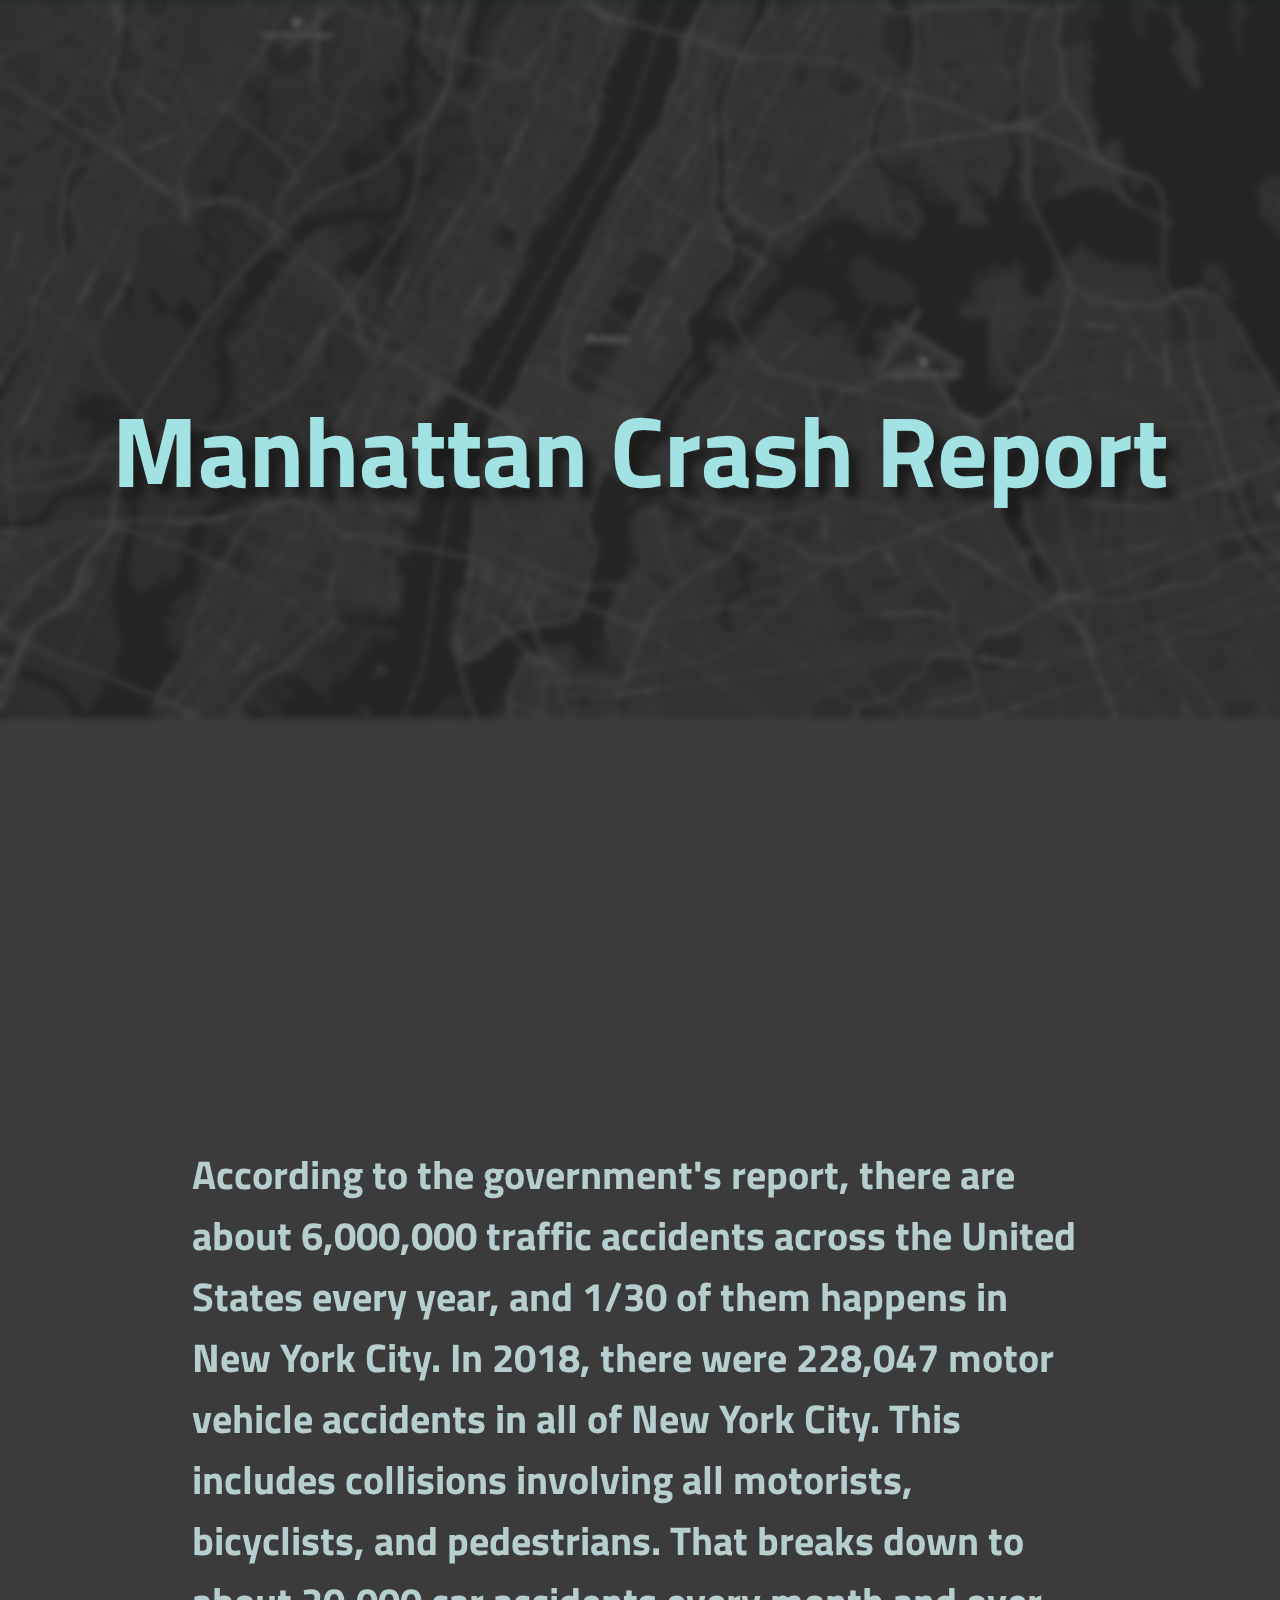
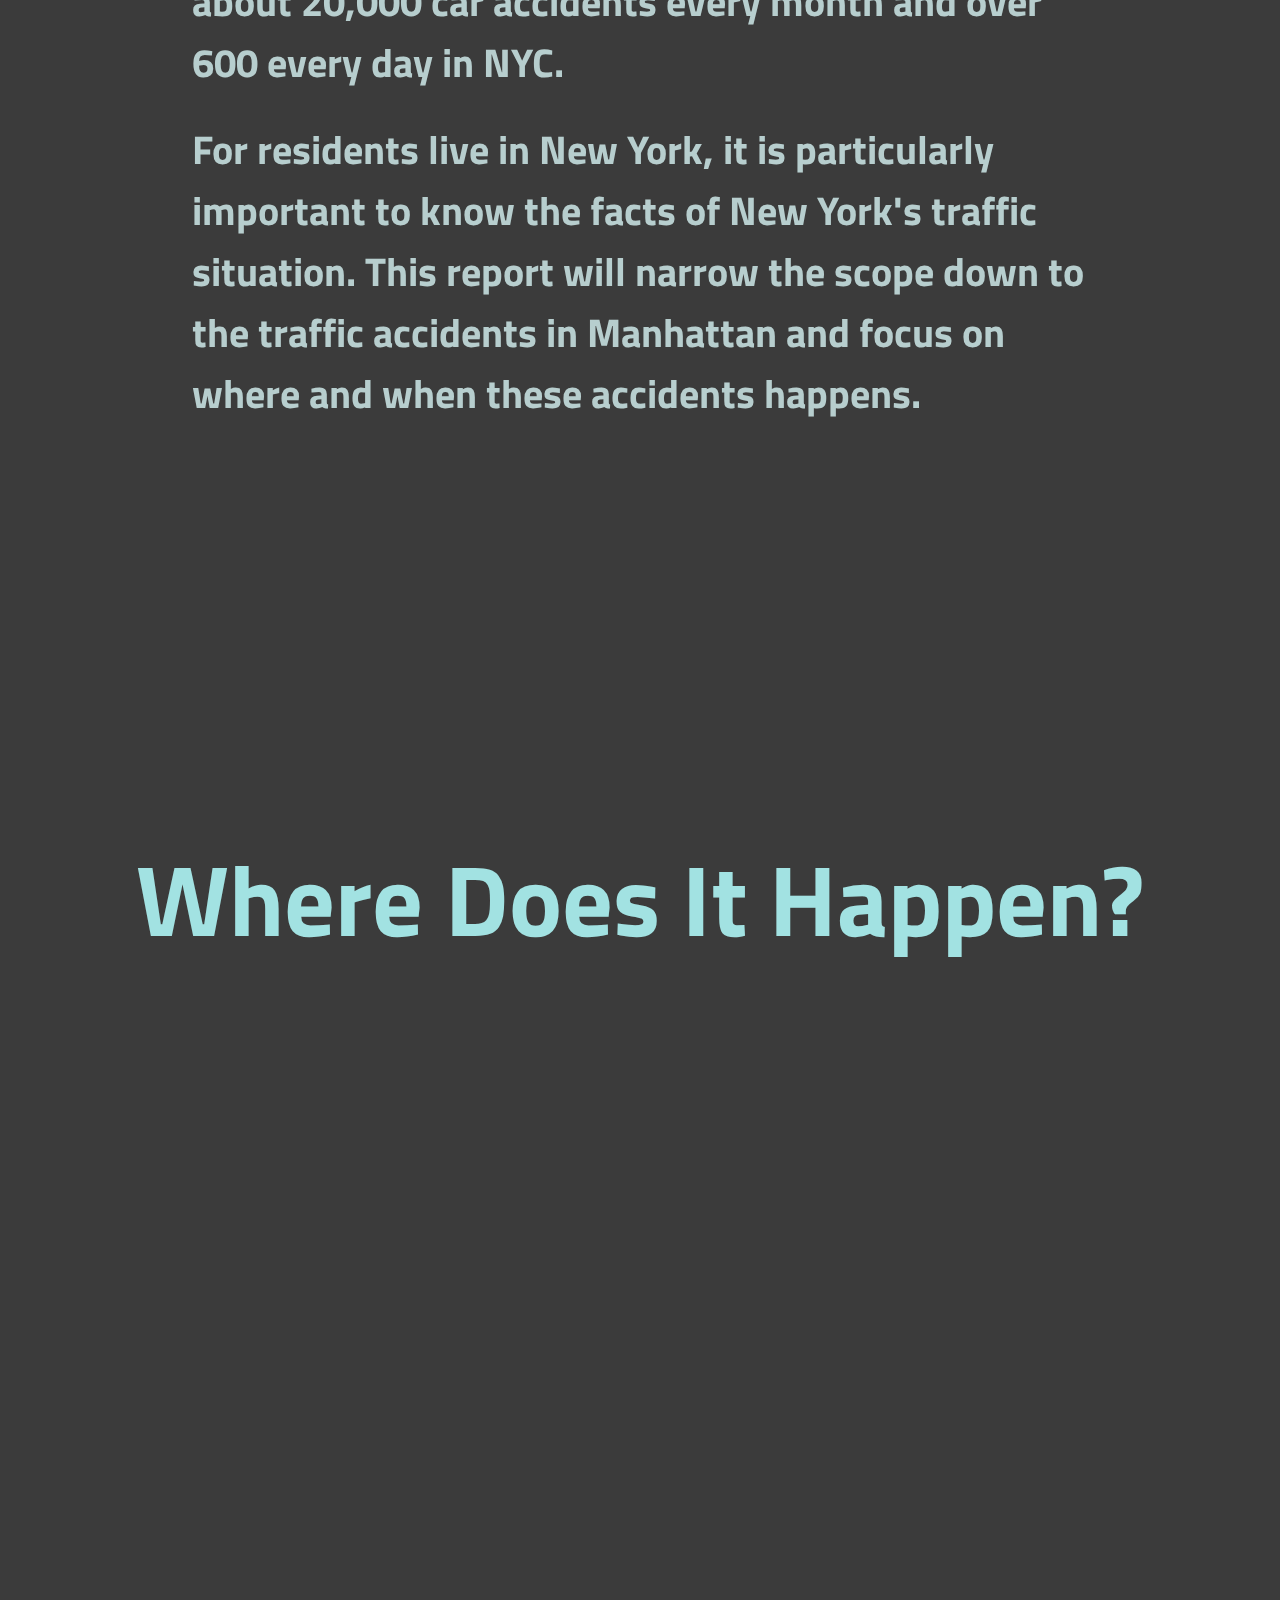
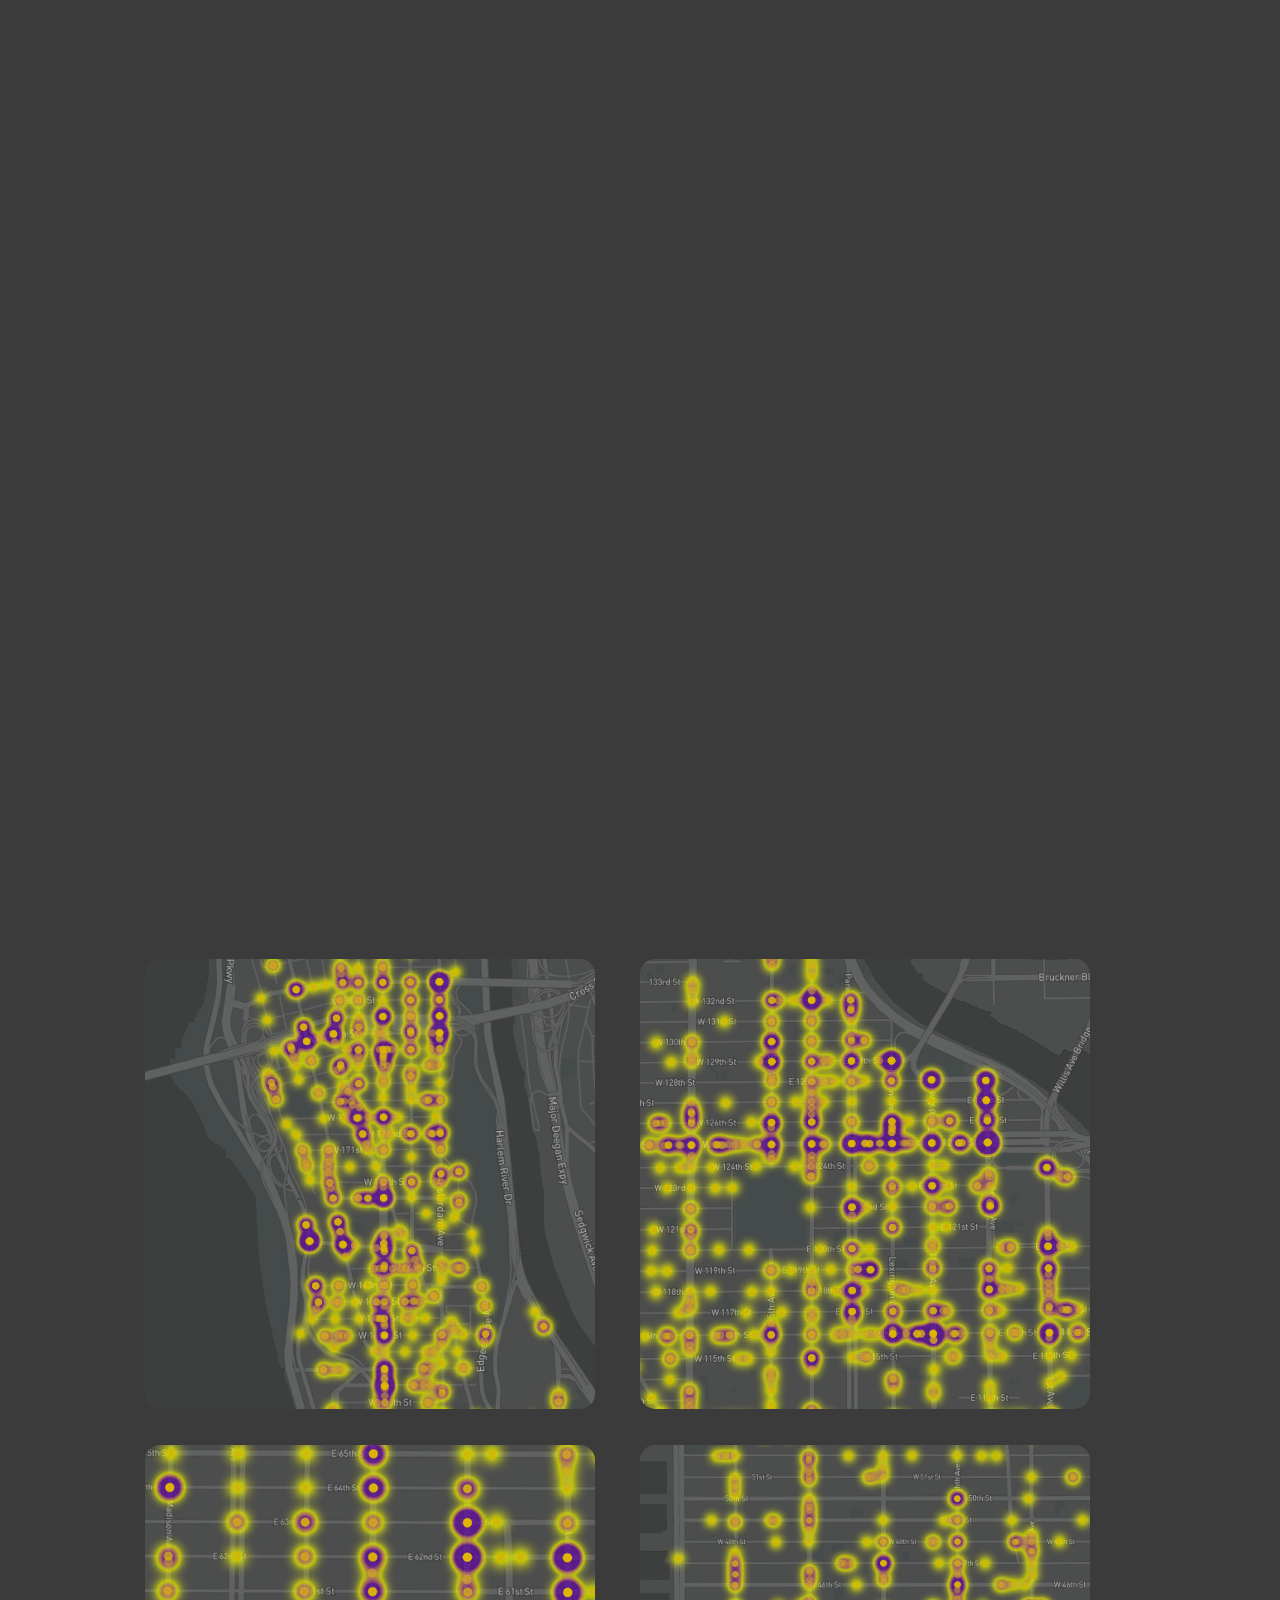
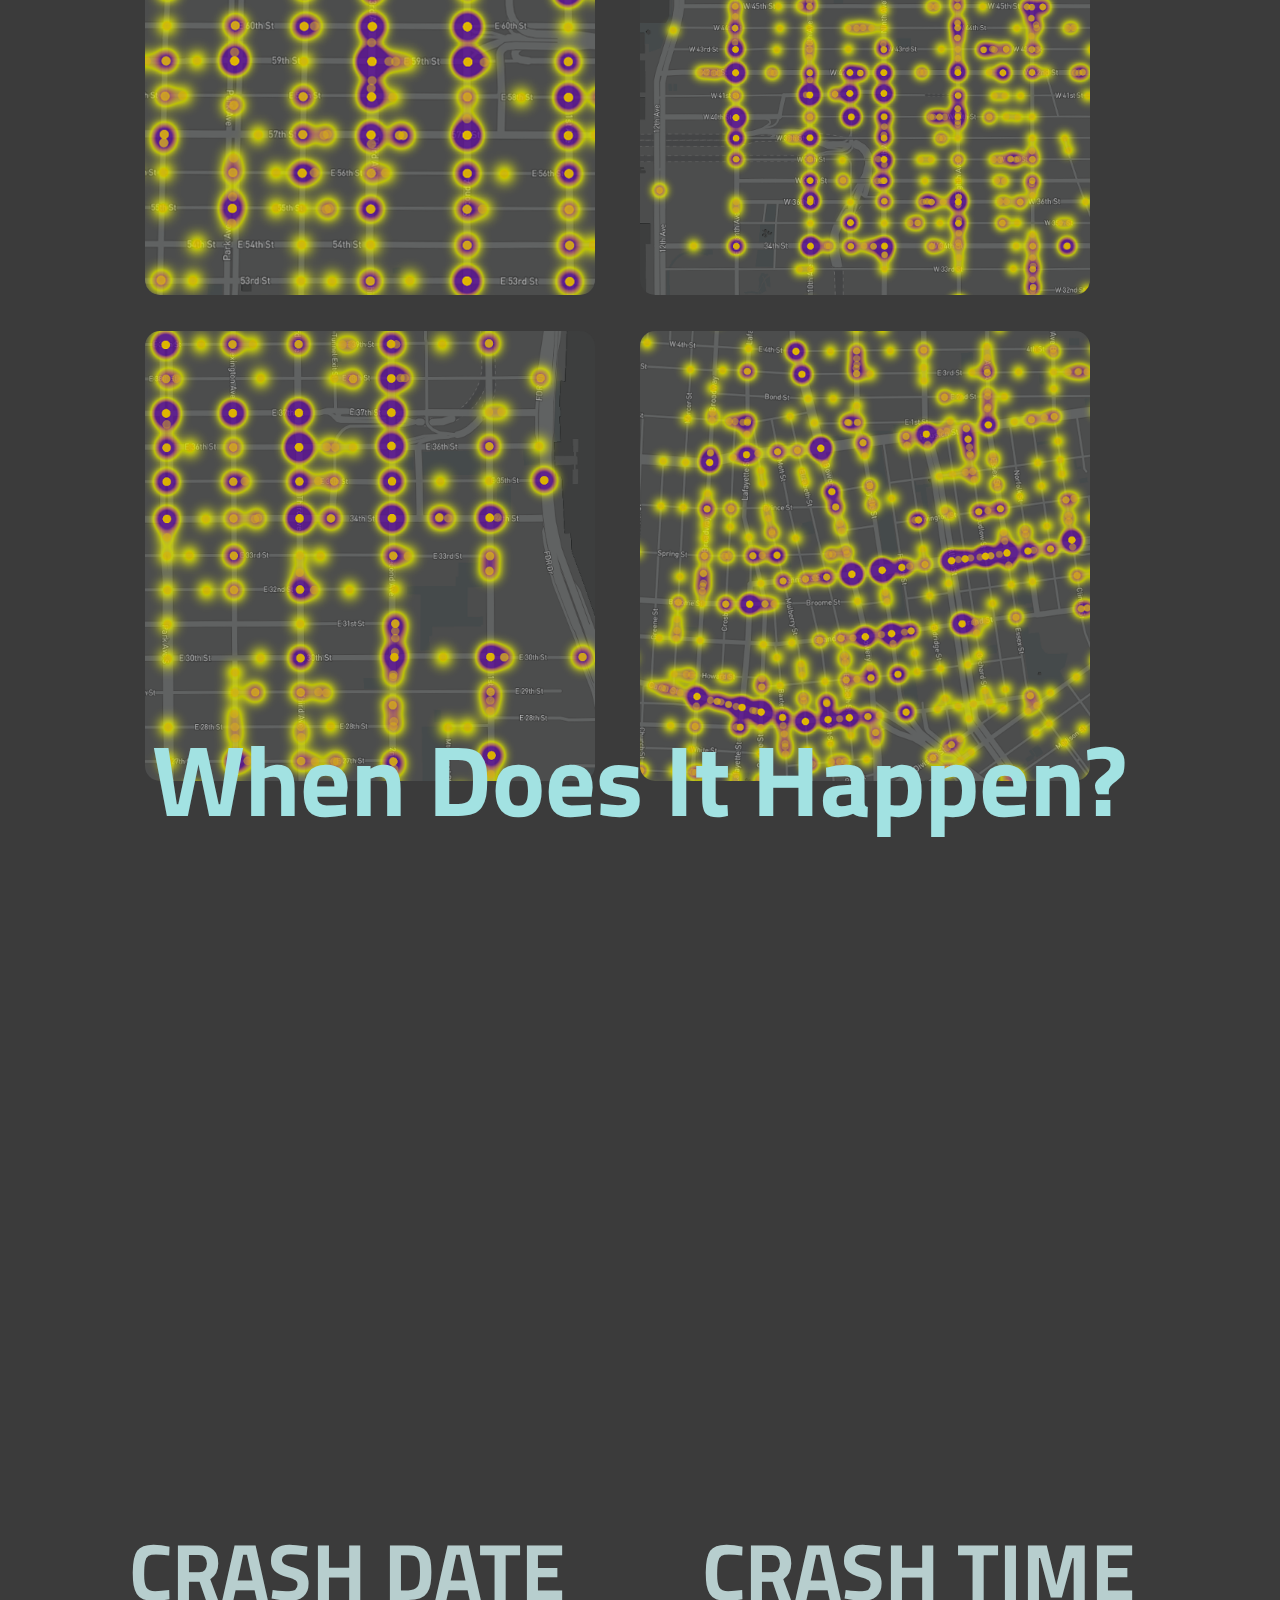
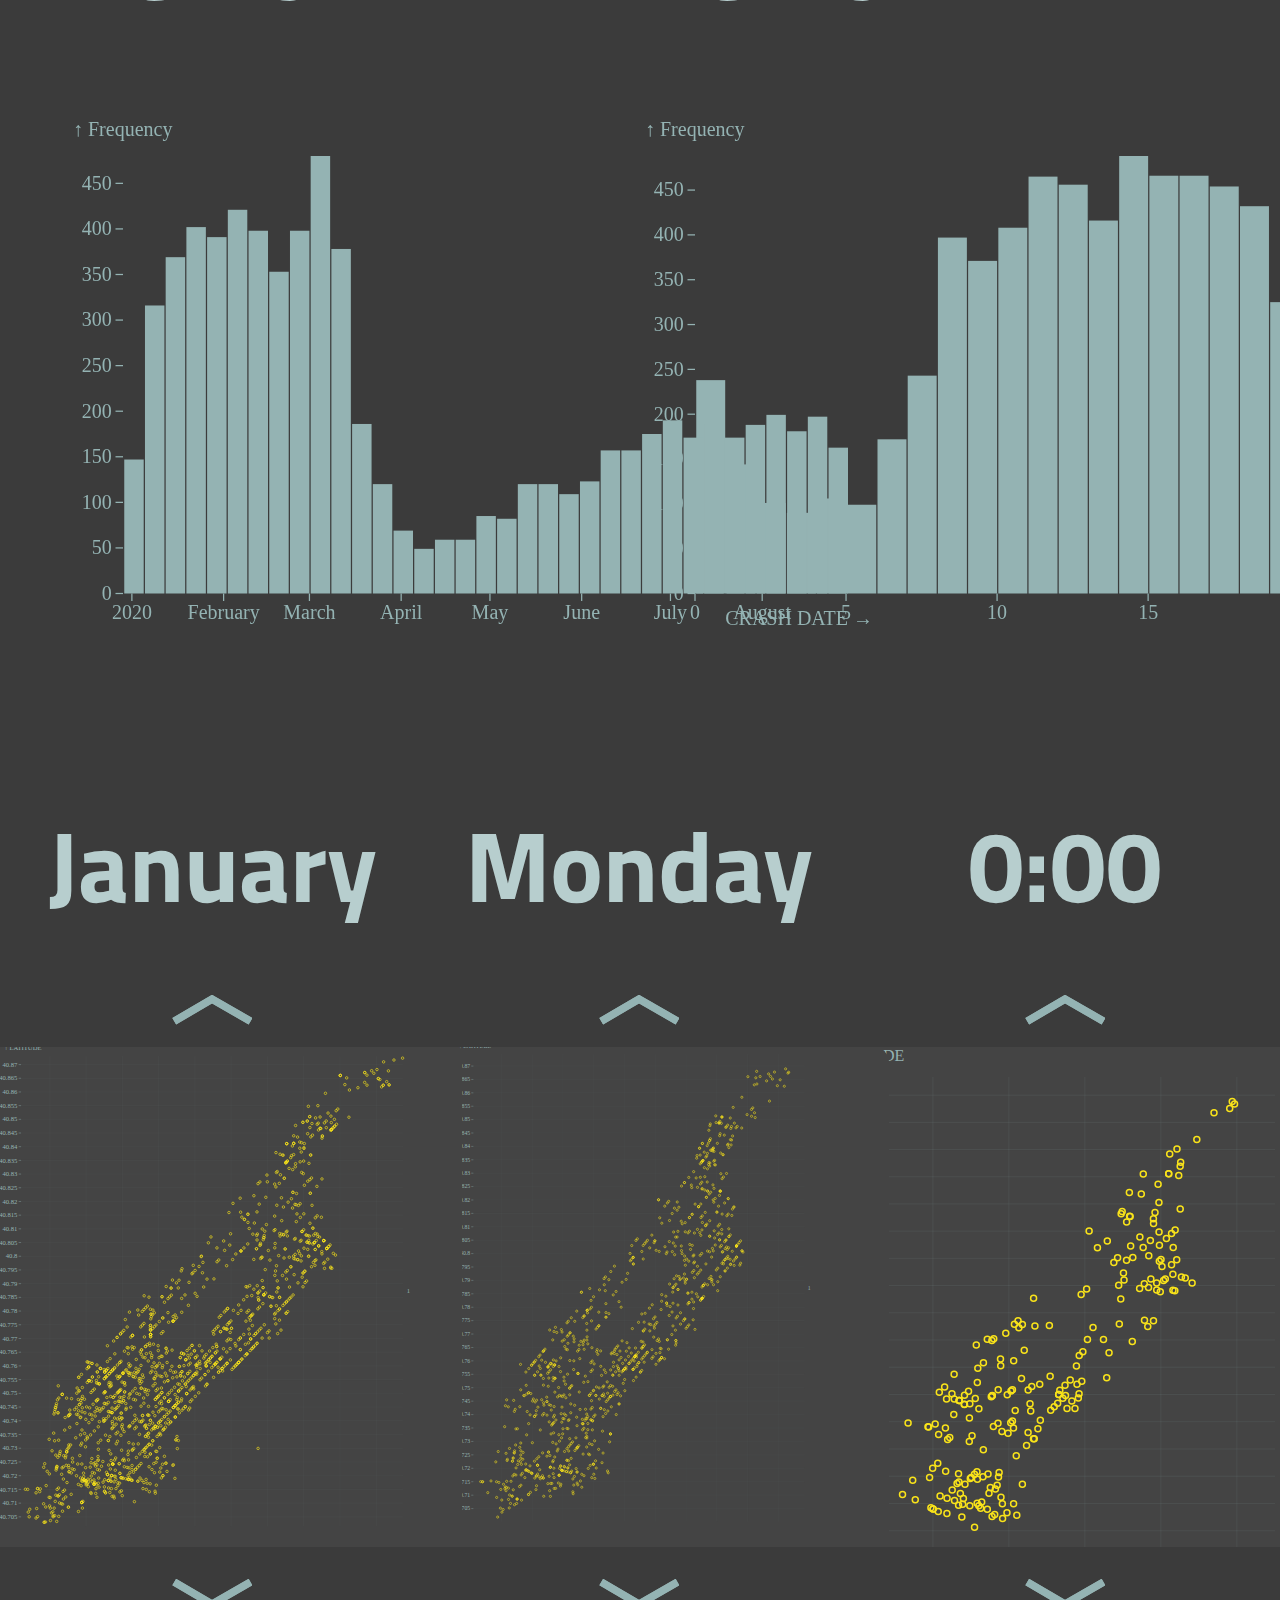
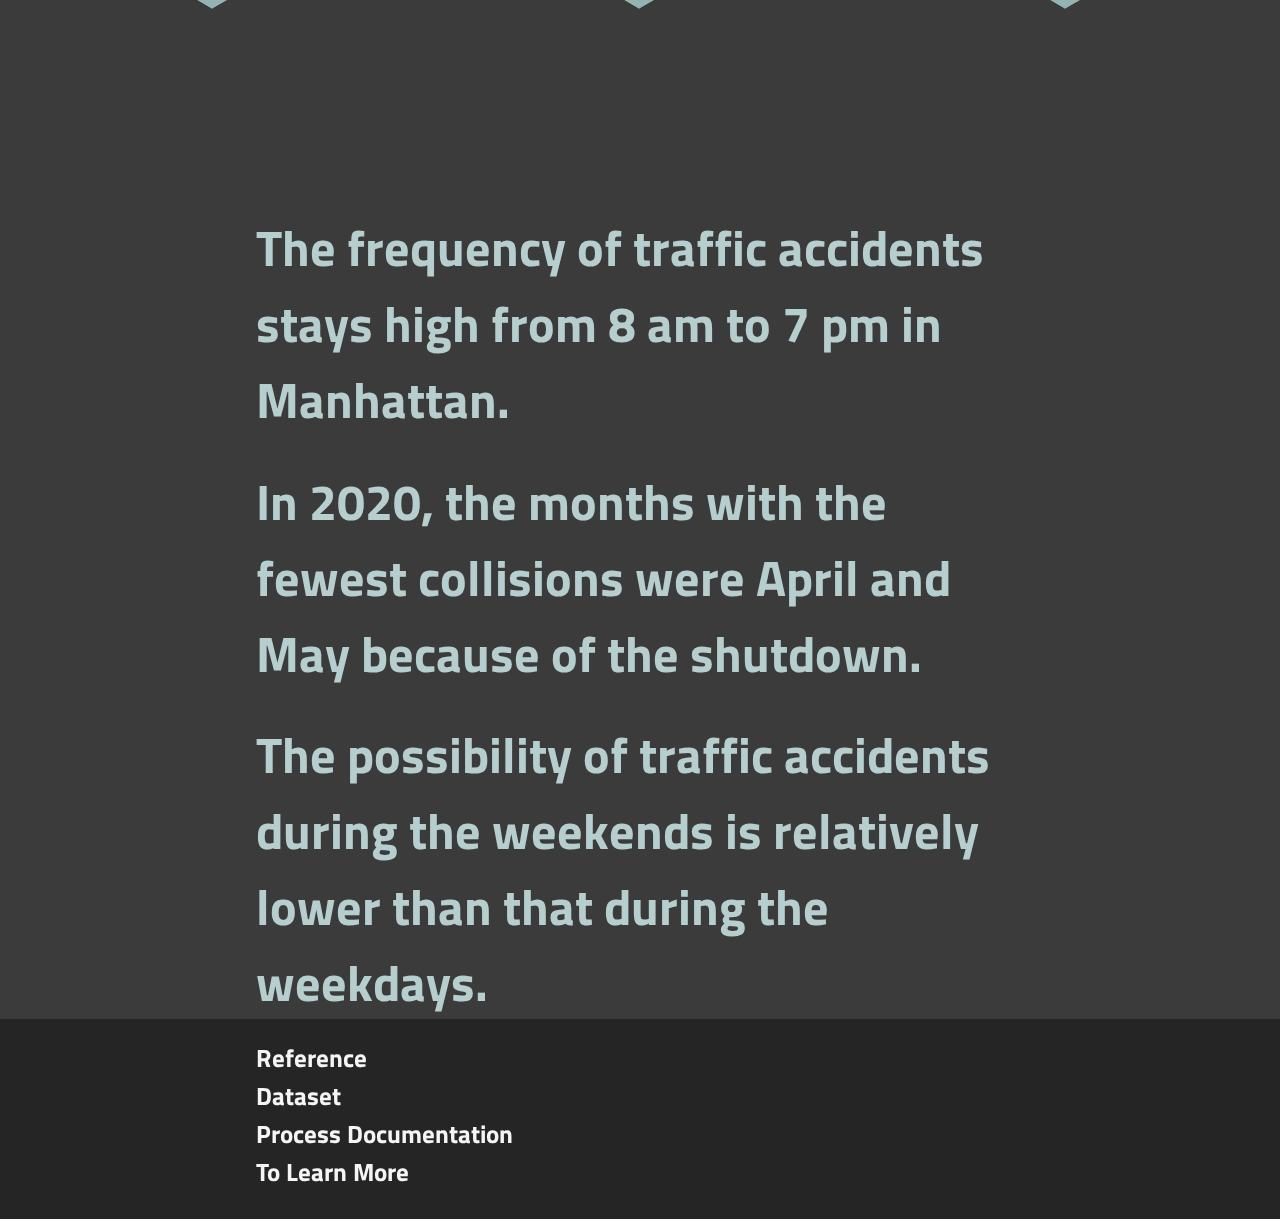
==== commit 30b68086: "Add files via upload" ====
--- a/CityAsSystem_code/index.html
+++ b/CityAsSystem_code/index.html
@@ -167,7 +167,7 @@
                 </section>
 
                 <section class="graphic">
-                    <img src="/asset/area1.png" width = "500" height="500">
+                    <img src="asset/area1.png" width = "500" height="500">
                 </section>
 
             </div>
--- a/CityAsSystem_code/styles.css
+++ b/CityAsSystem_code/styles.css
@@ -24,7 +24,7 @@
   margin: 0px auto;
   font-family: "Titillium Web", sans-serif;
   font-weight: bold;
-  background-image: url(/asset/bodyback2.png);
+  background-image: url(asset/bodyback2.png);
   background-size: 100%;
   background-repeat: no-repeat;
   background-attachment: fixed;
@@ -301,7 +301,7 @@
   position: relative;
   transform: translate(-50%, -50%);
   top: 25%;
-  left: 50%;
+  left: 55%;
 }
 
 .btnUp {
@@ -318,7 +318,7 @@
   position: relative;
   transform: translate(-50%, -50%);
   top: 19%;
-  left: 50%;
+  left: 55%;
 }
 
 .ending {
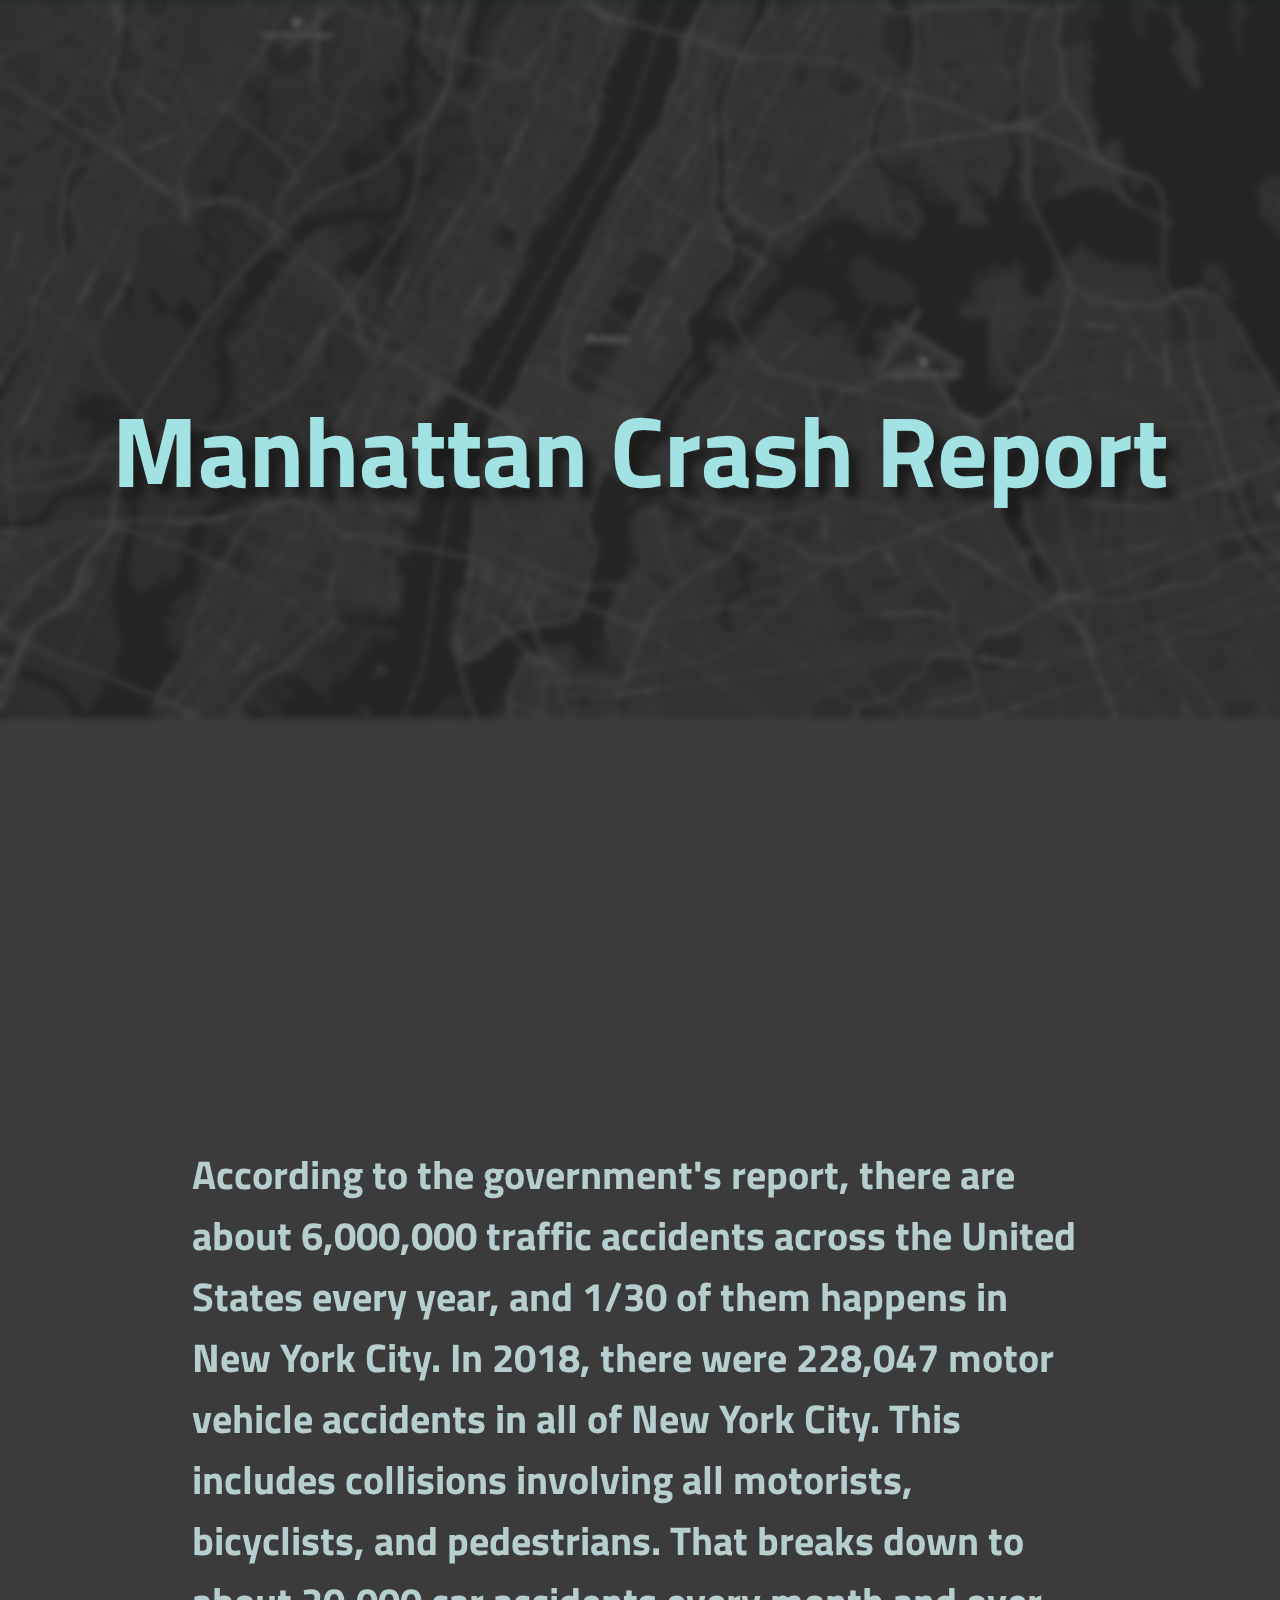
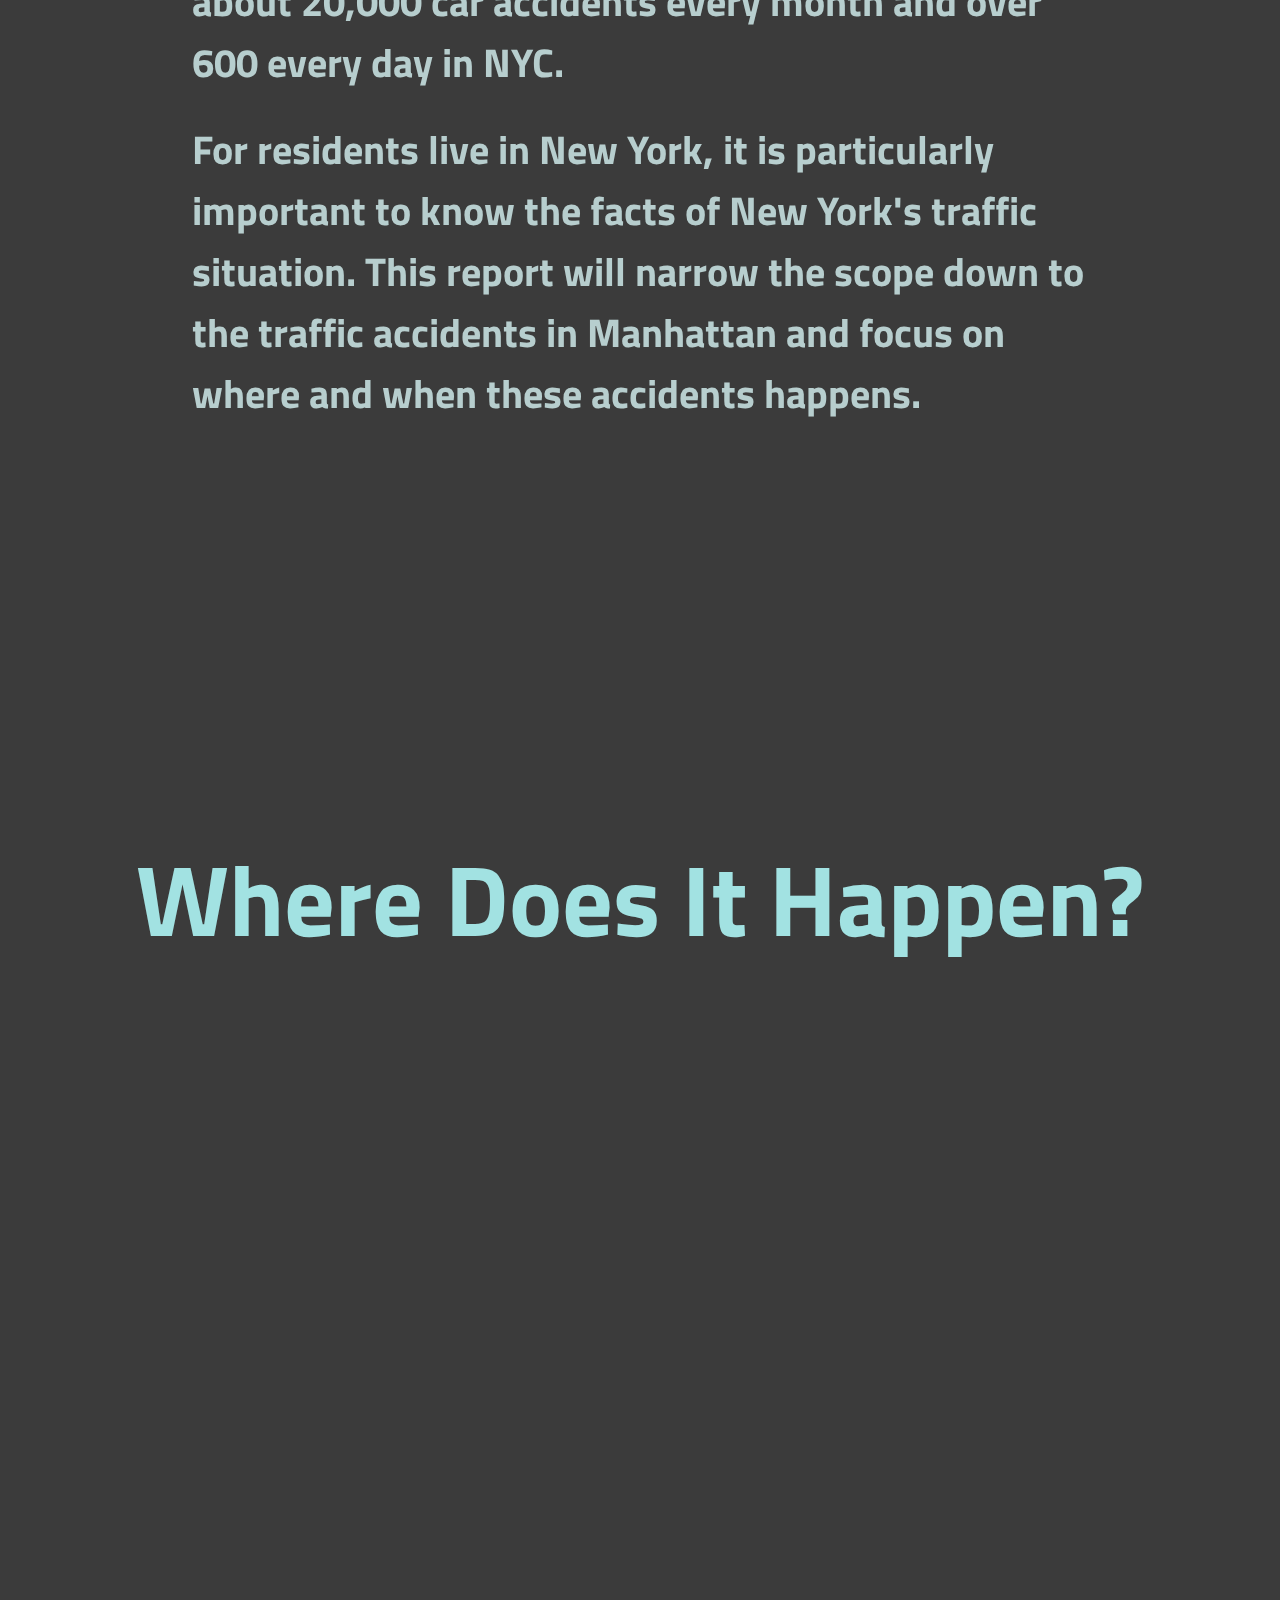
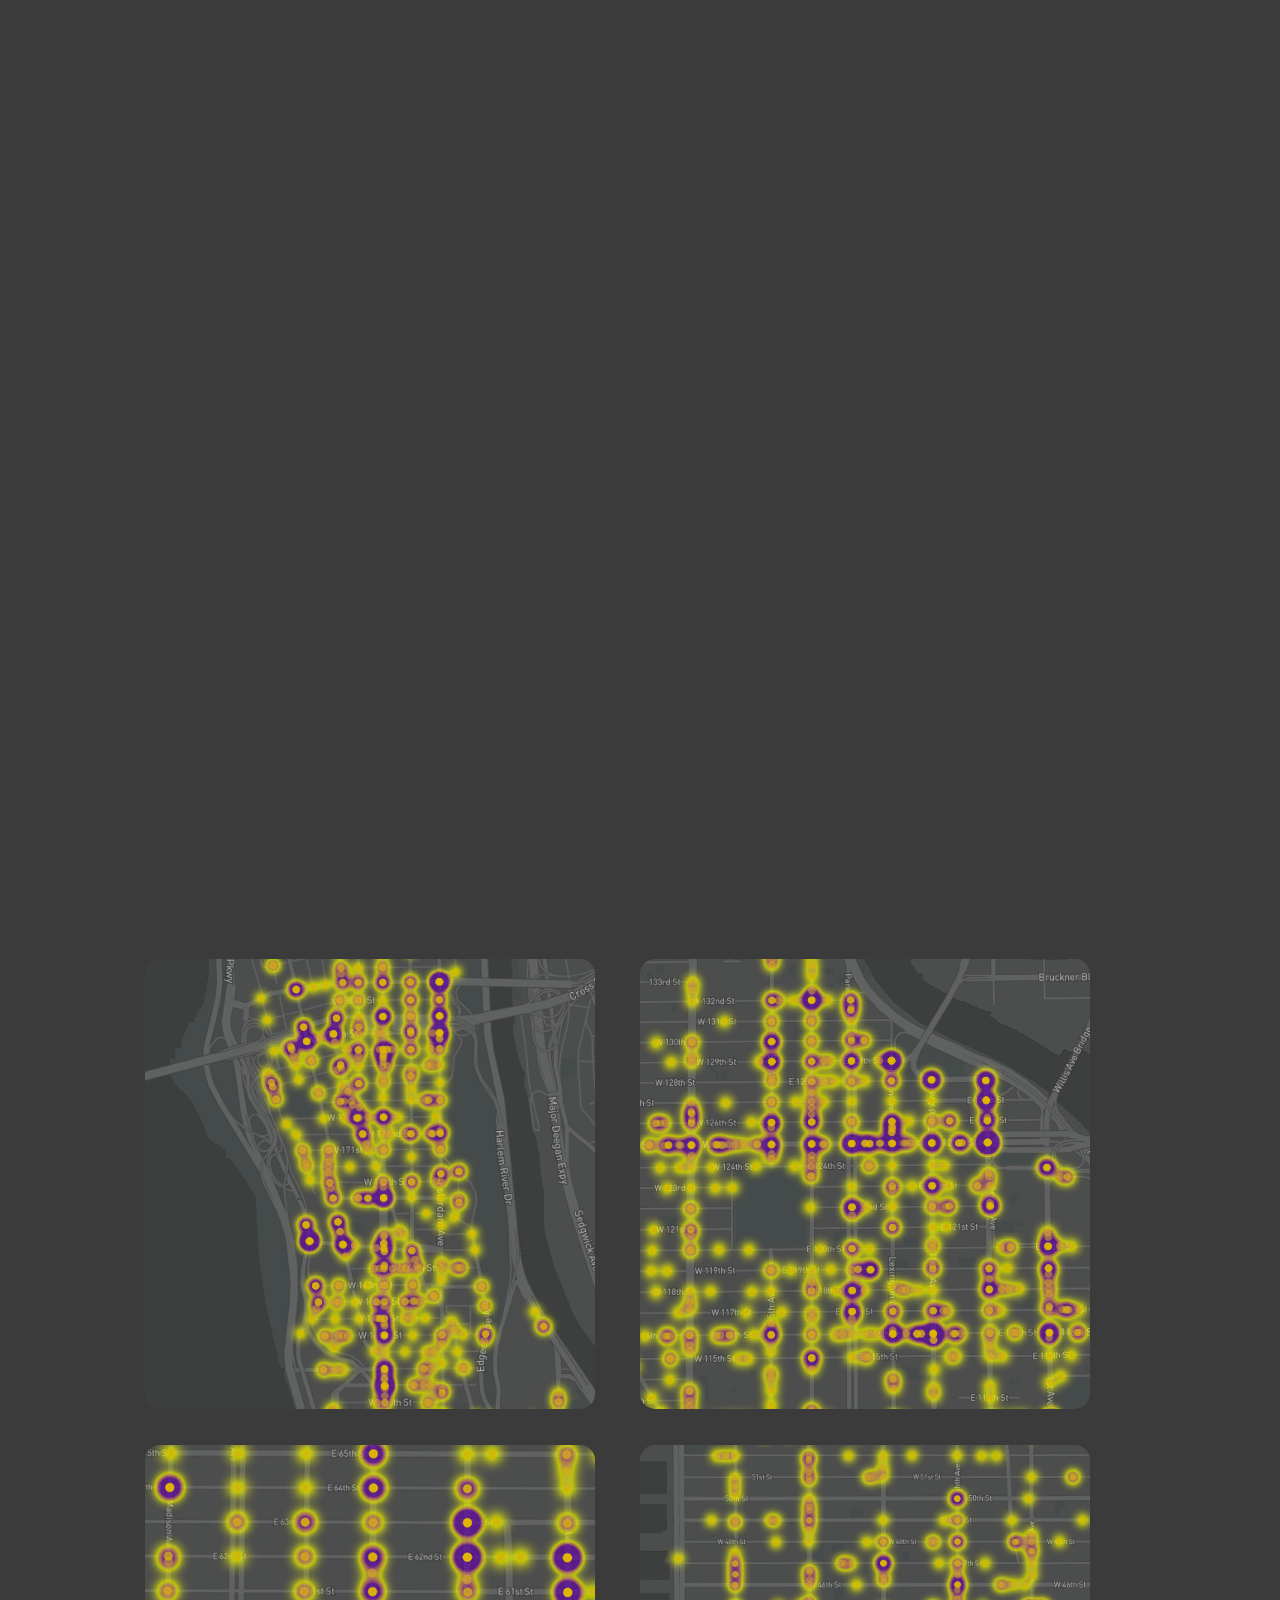
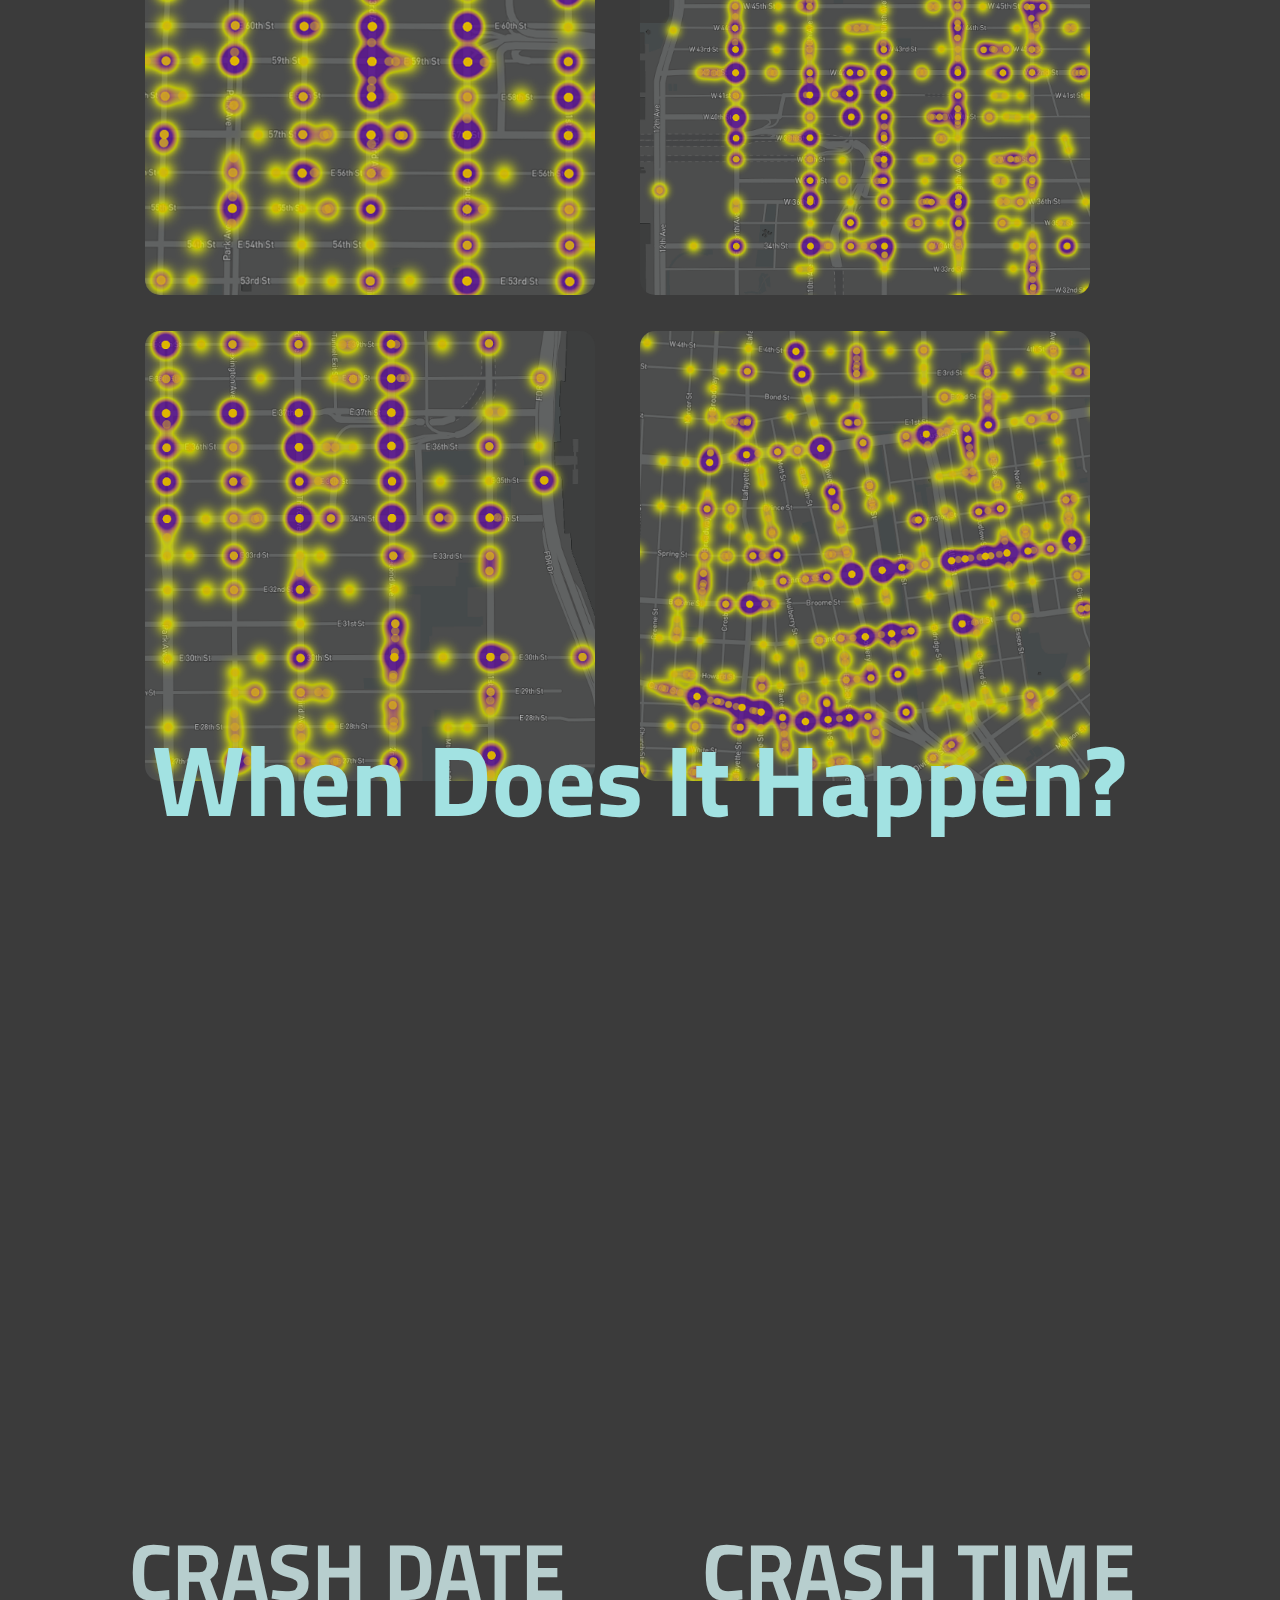
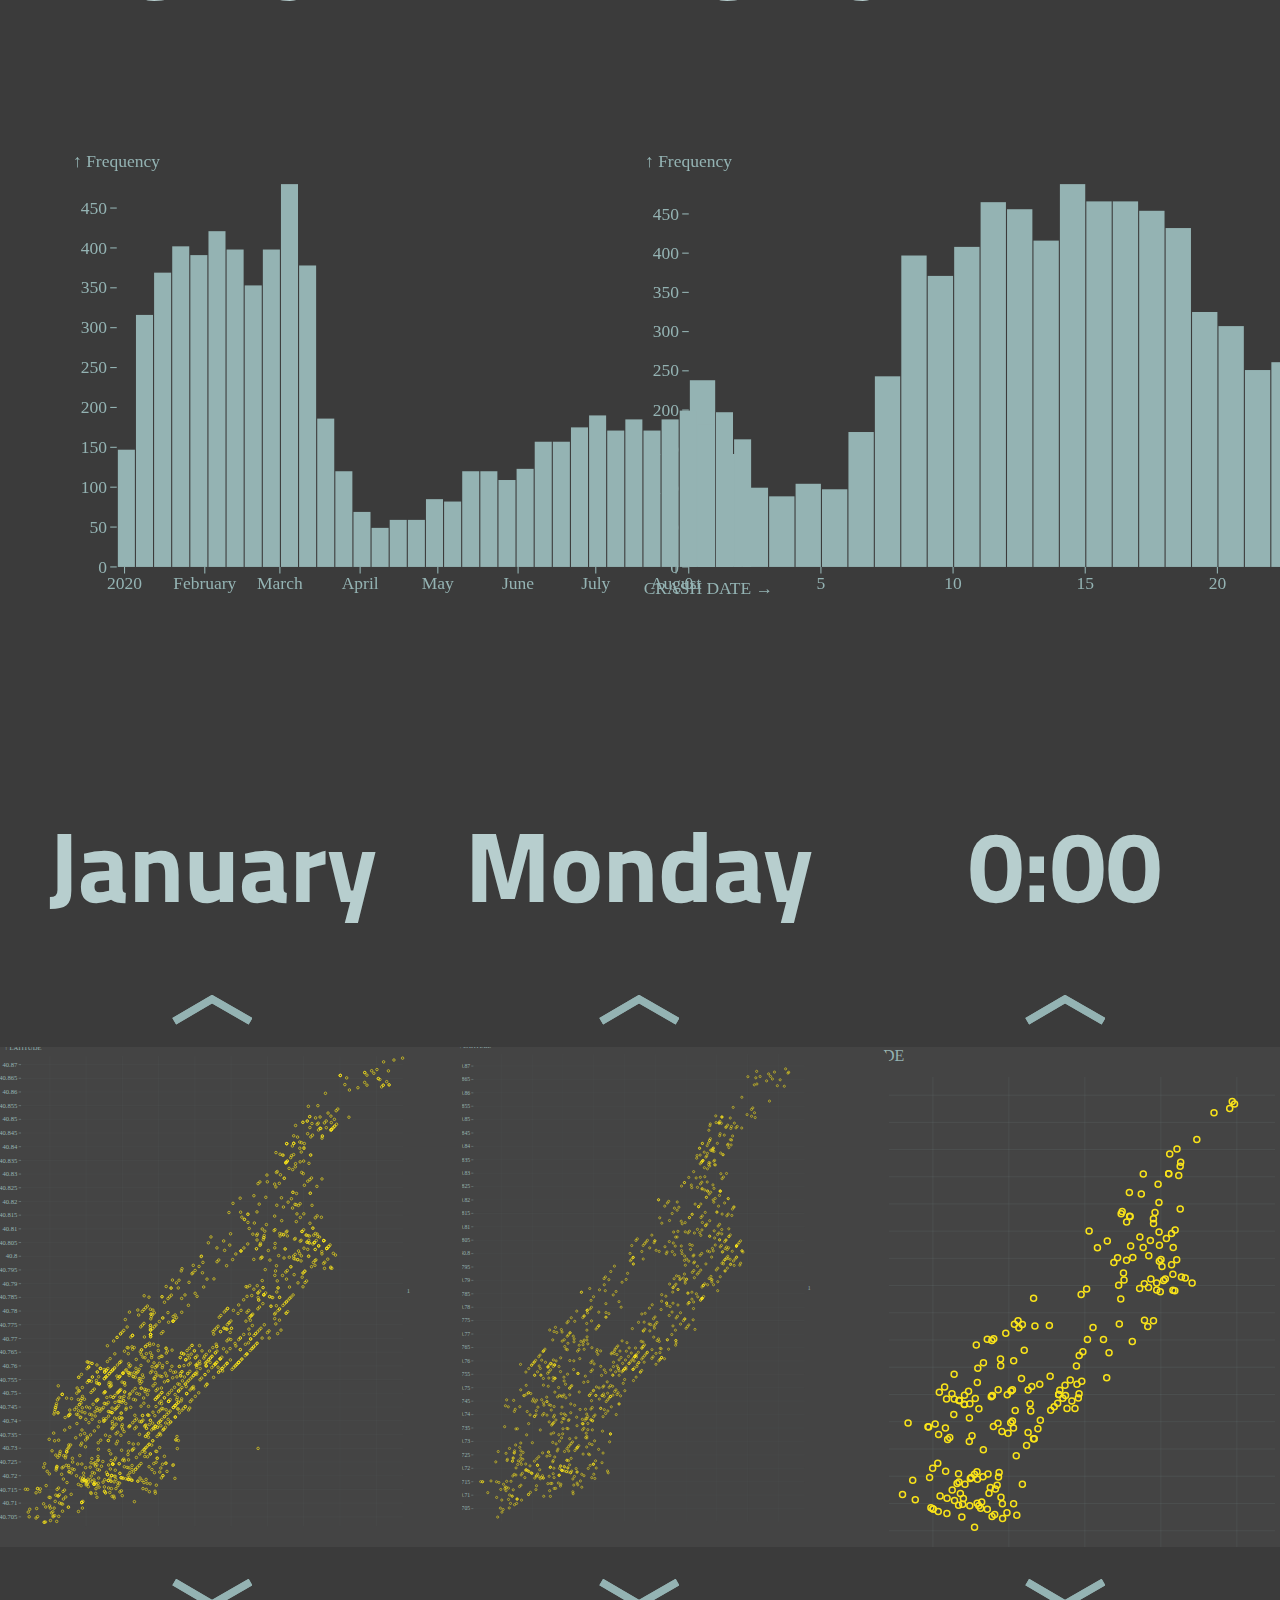
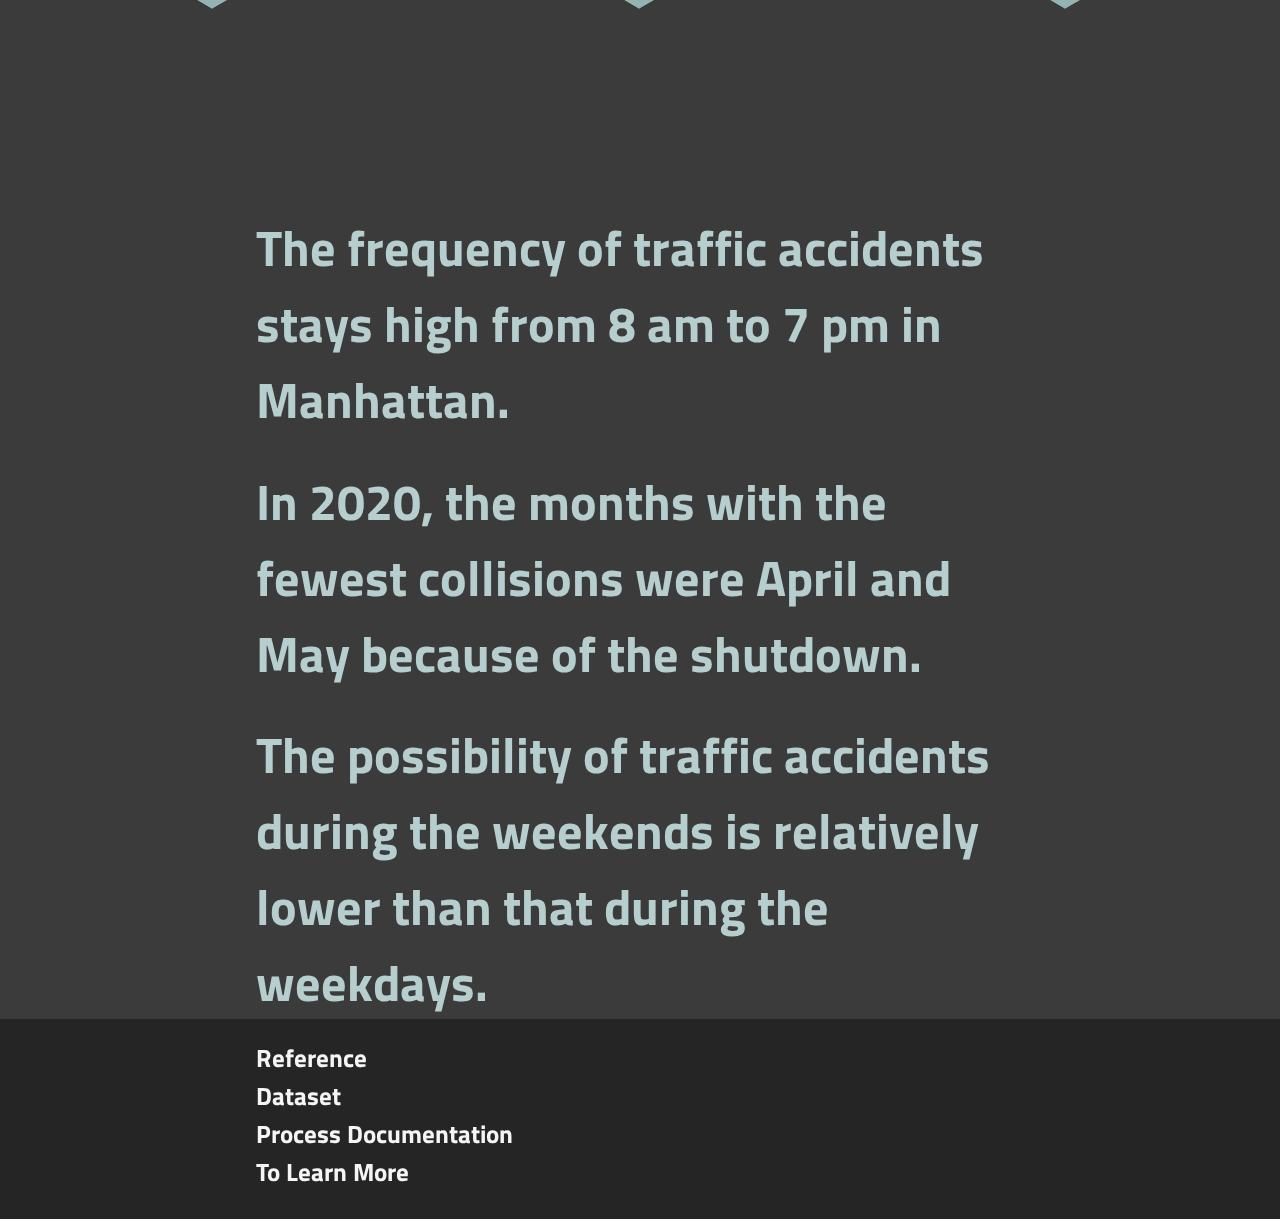
==== commit 08593511: "Update index.html" ====
--- a/CityAsSystem_code/index.html
+++ b/CityAsSystem_code/index.html
@@ -80,14 +80,14 @@
         <div class = "ThirdPage">
             <div class = "left">
                 <p>CRASH TIME</p>
-                <embed src="asset/time2.svg" alt="time" style="width: 800px;height: 700px;">
+                <img src="asset/time2.svg" alt="time" style="width: 700px;height: 700px;">
                 
 
             </div>
 
             <div class = "right">
                 <p>CRASH DATE</p>
-                <embed src="asset/date2.svg" class="dateSvg" alt="date" style="width: 800px;height: 700px;">
+                <img src="asset/date2.svg" class="dateSvg" alt="date" style="width: 700px;height: 700px;">
             </div>
         </div>
 
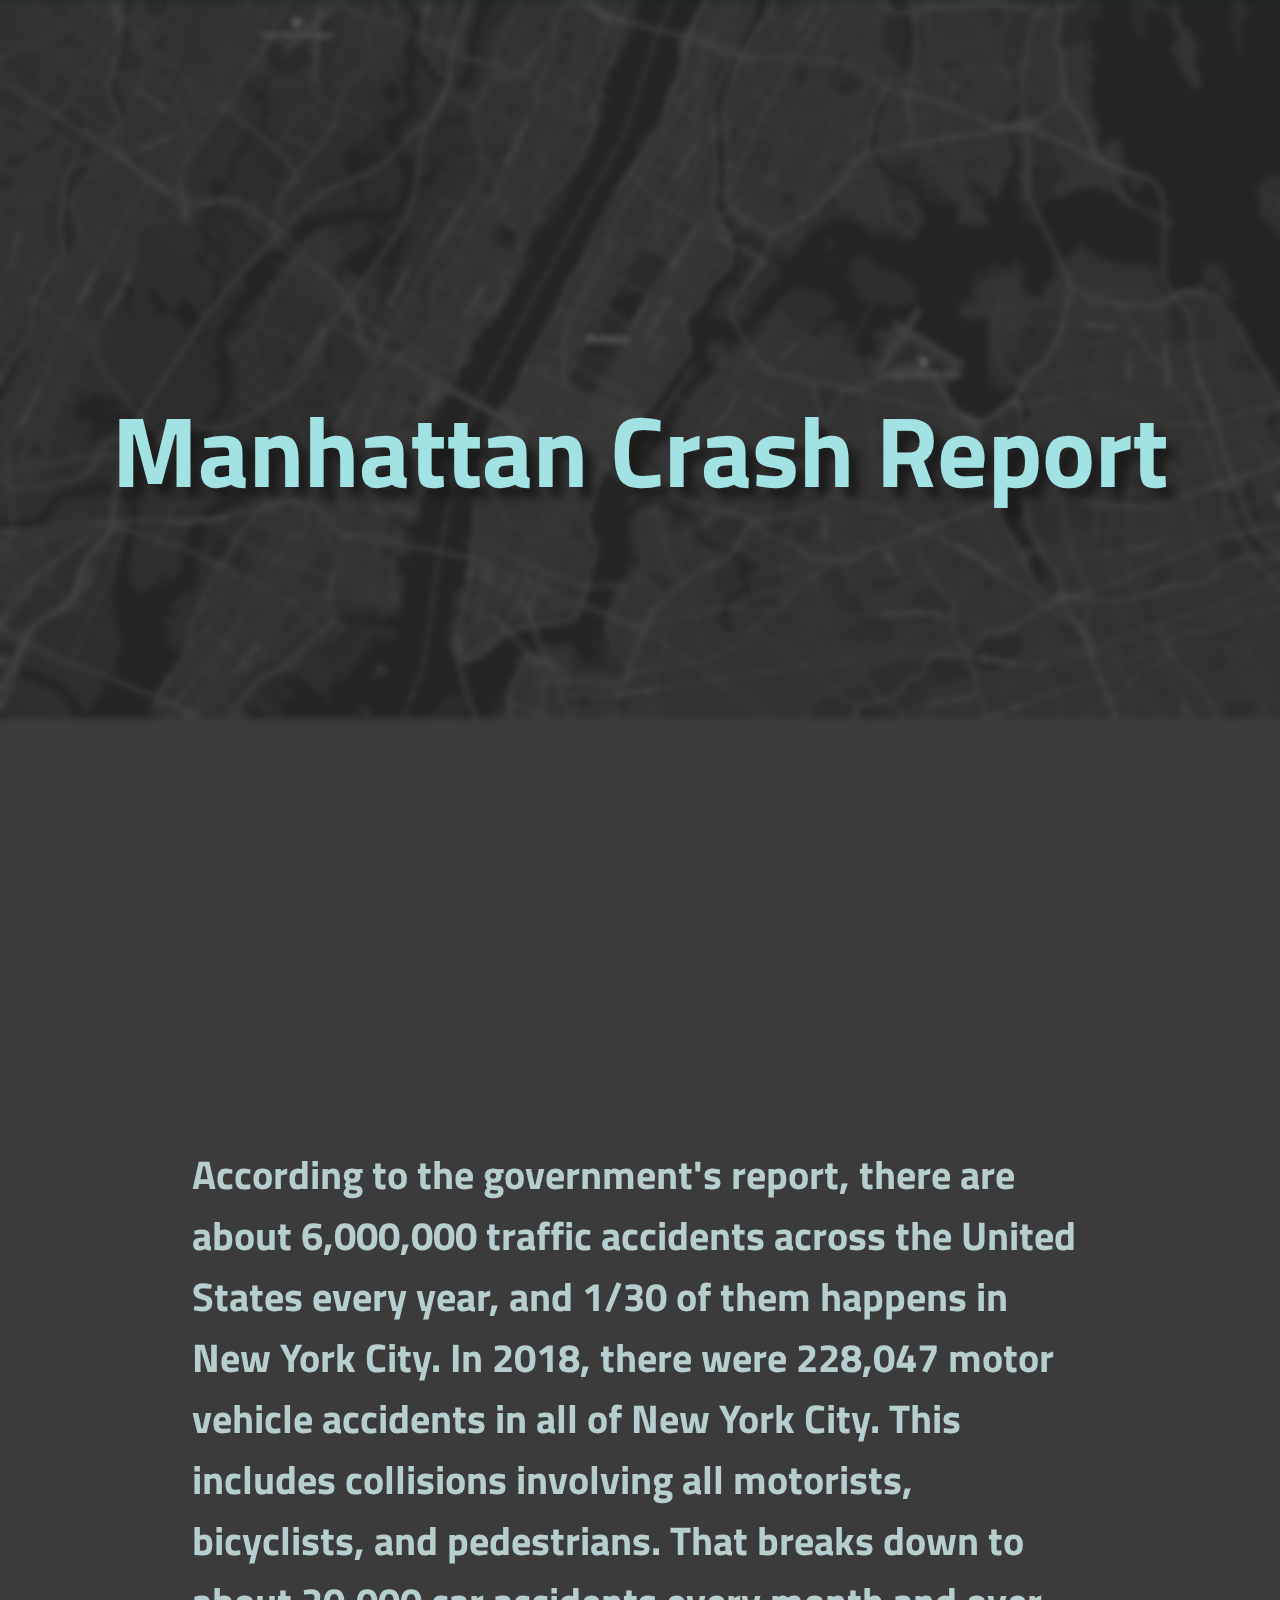
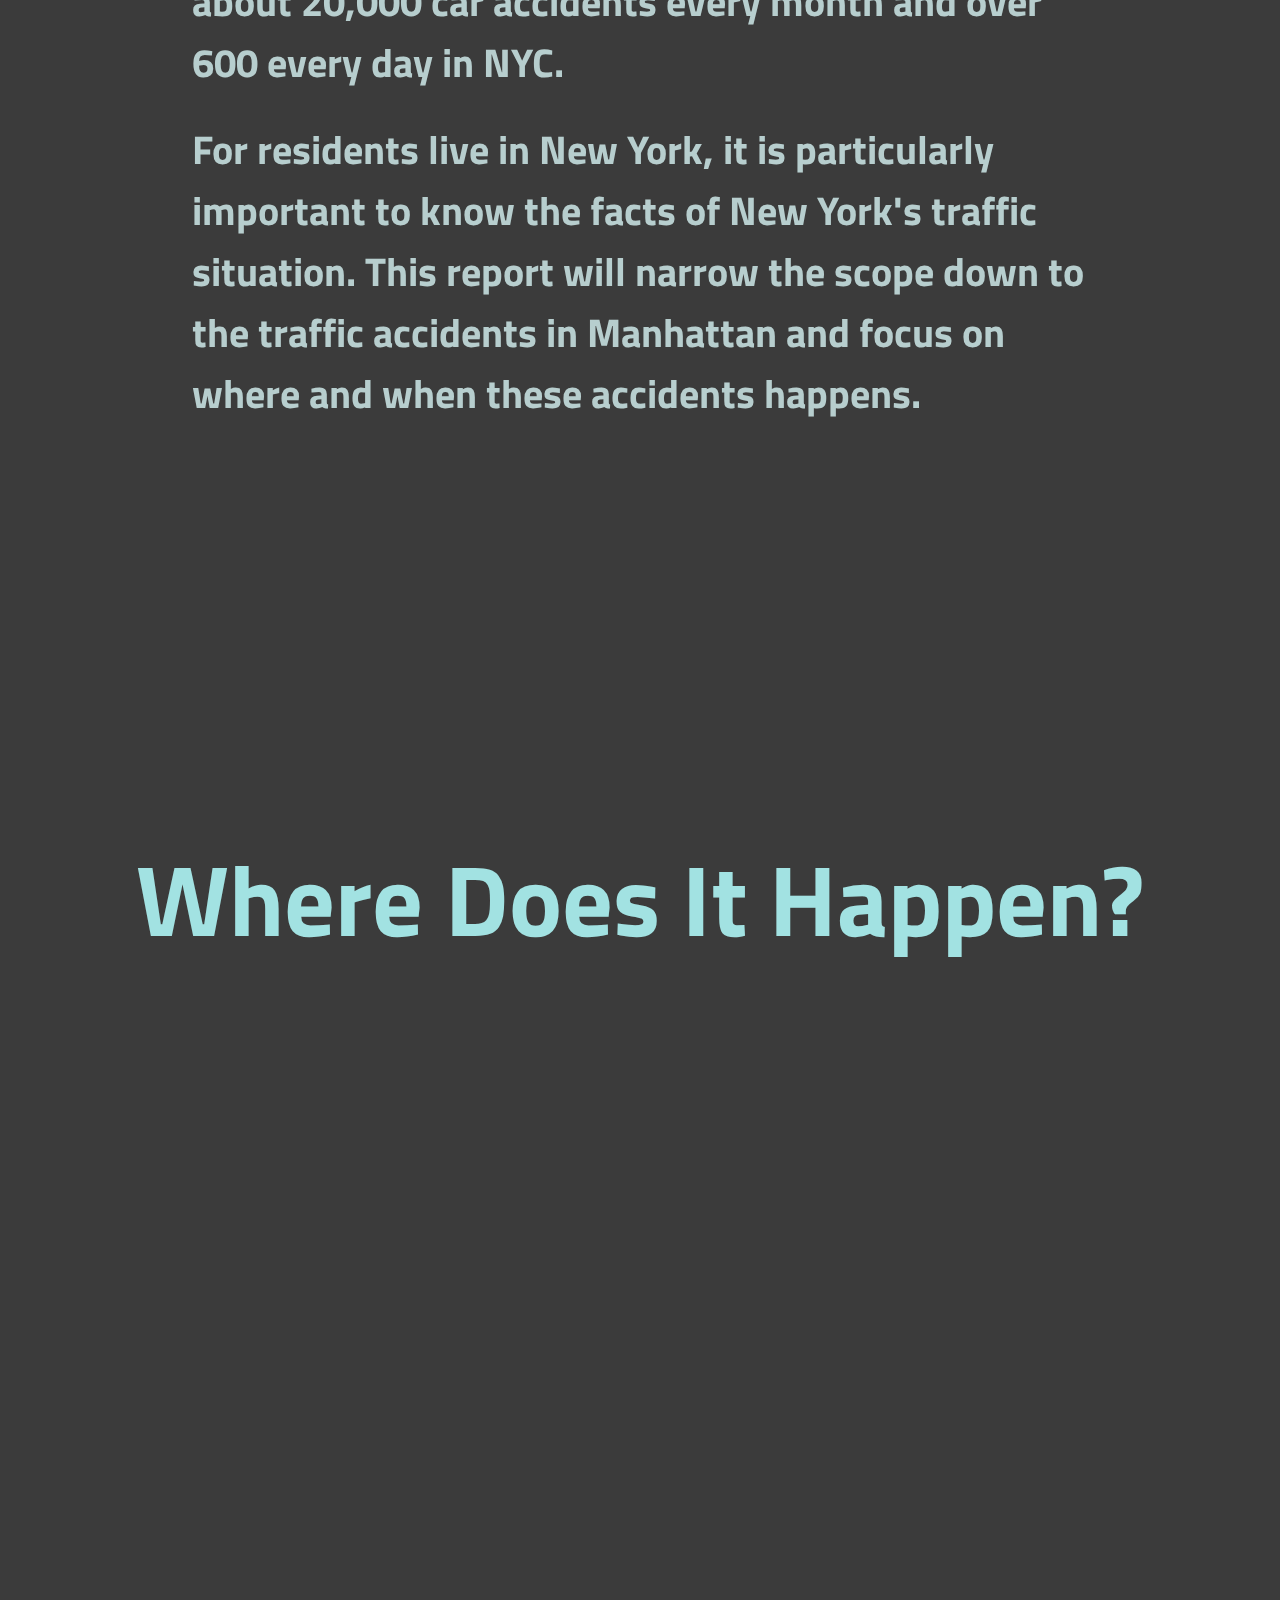
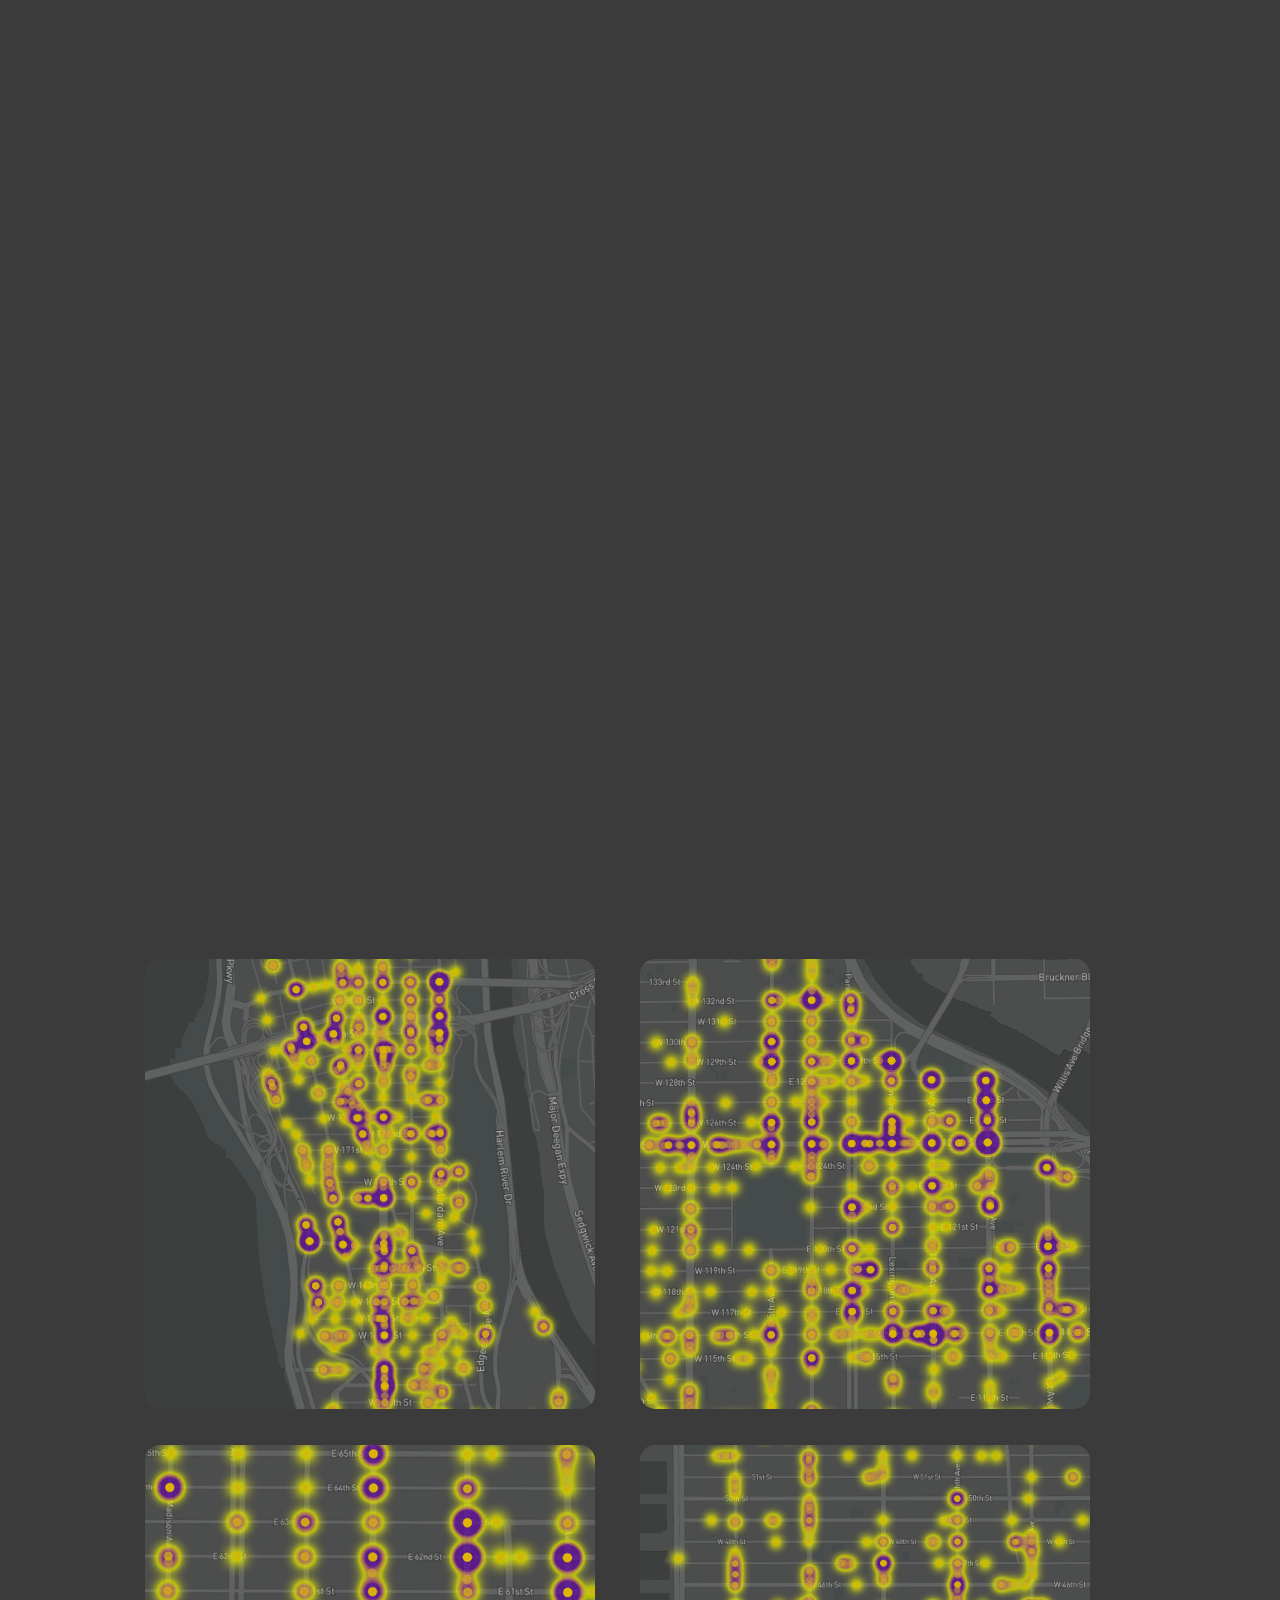
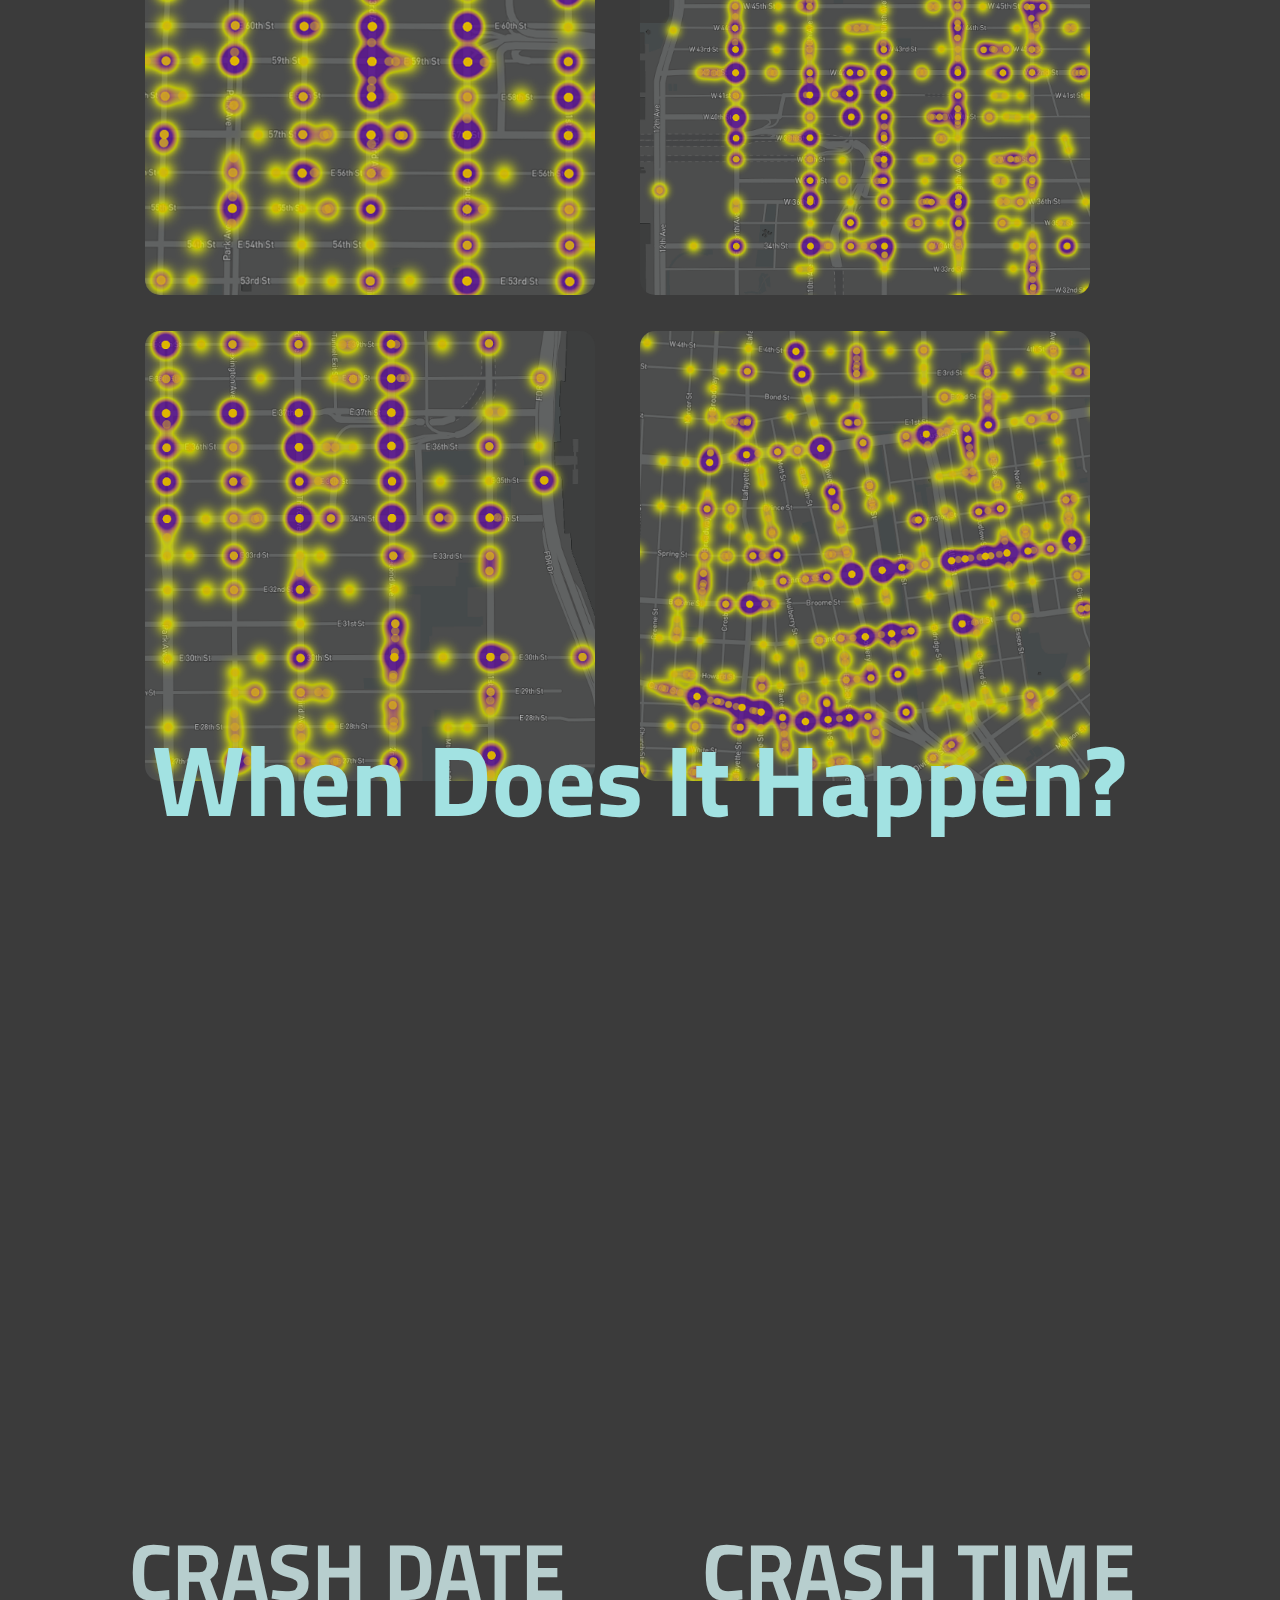
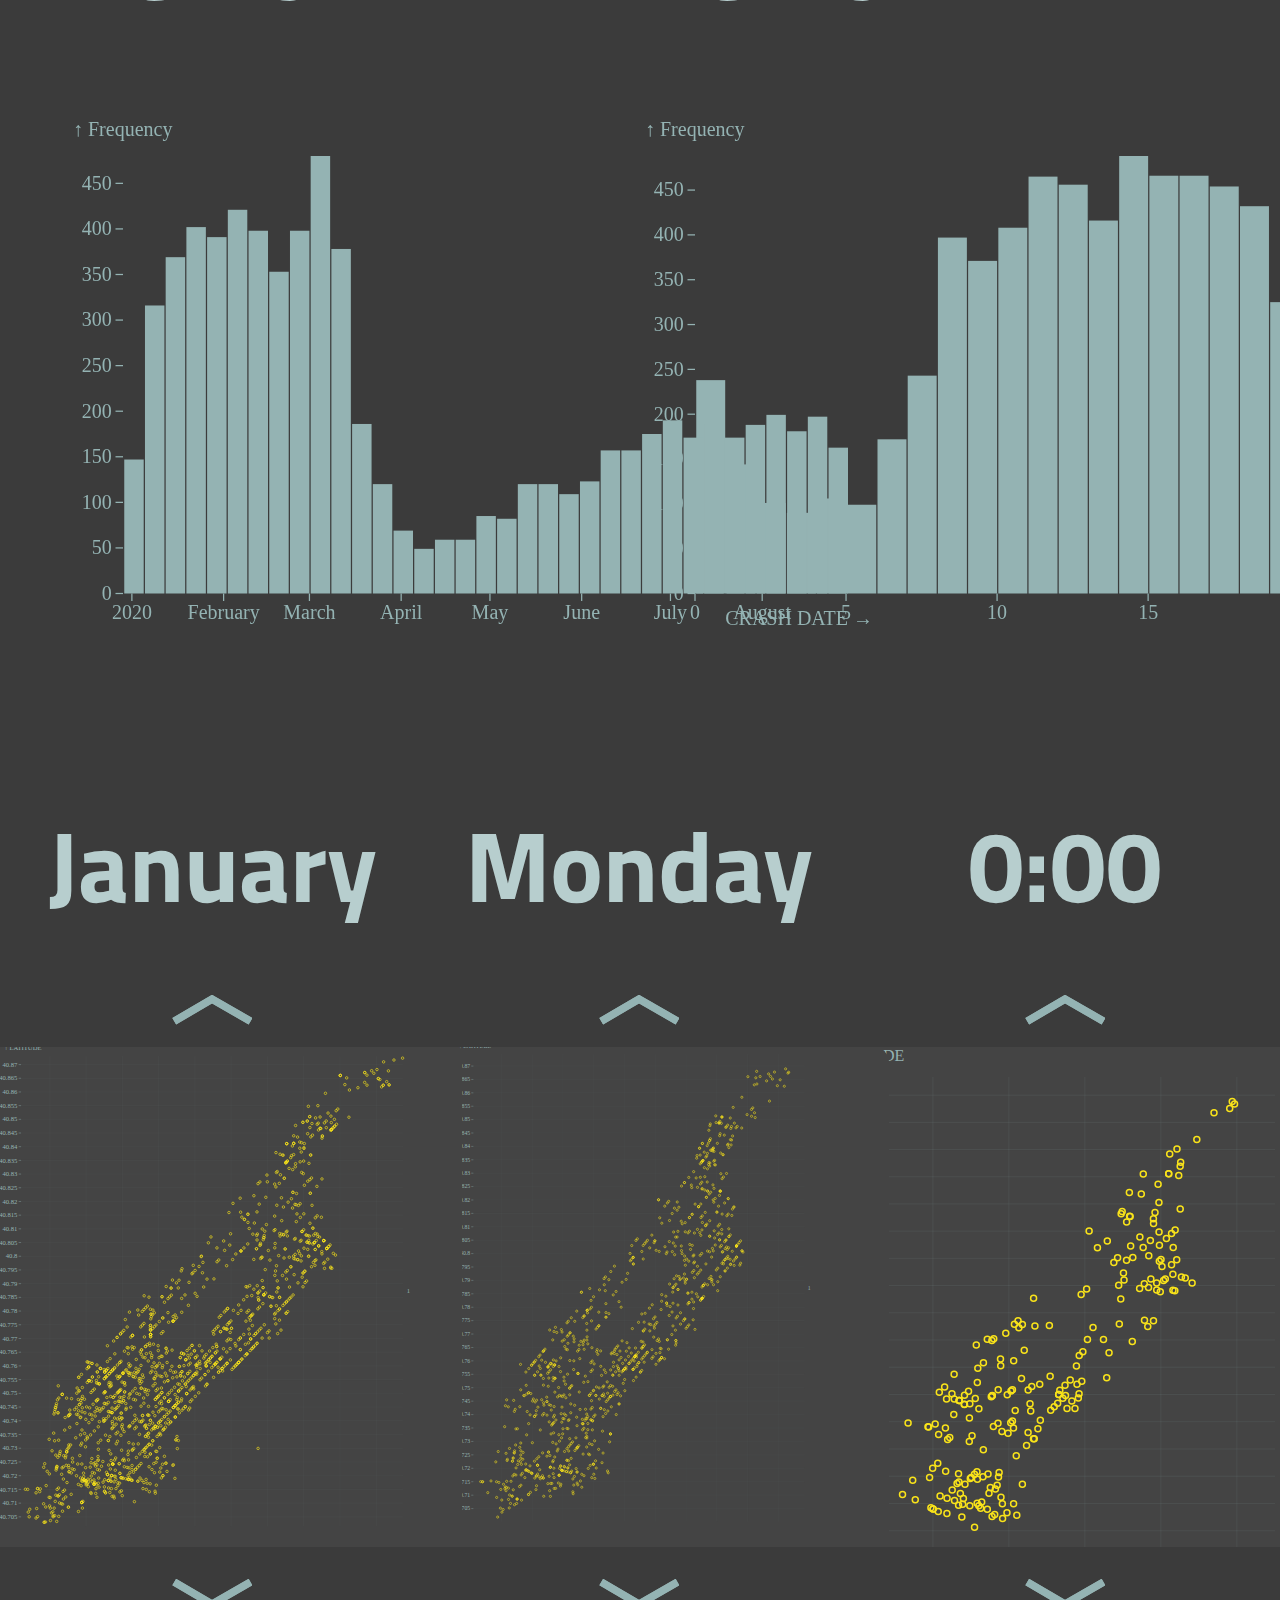
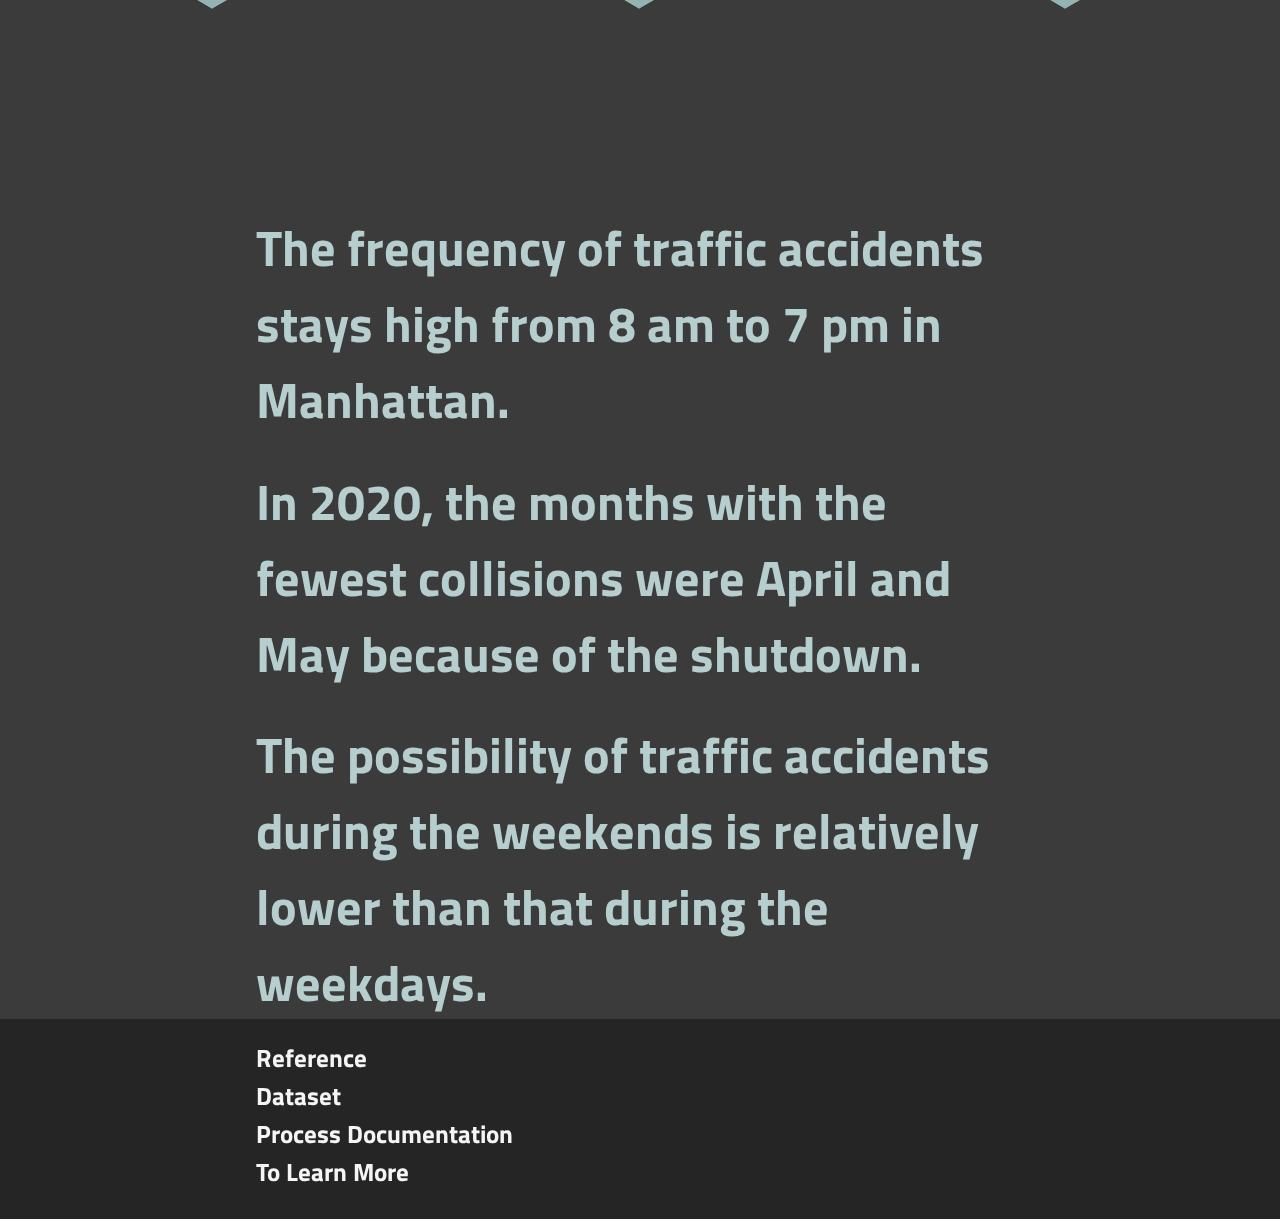
==== commit 66d47d2a: "Update index.html" ====
--- a/CityAsSystem_code/index.html
+++ b/CityAsSystem_code/index.html
@@ -80,14 +80,14 @@
         <div class = "ThirdPage">
             <div class = "left">
                 <p>CRASH TIME</p>
-                <img src="asset/time2.svg" alt="time" style="width: 700px;height: 700px;">
+                <img src="asset/time2.svg" alt="time" style="width: 800px;height: 700px;">
                 
 
             </div>
 
             <div class = "right">
                 <p>CRASH DATE</p>
-                <img src="asset/date2.svg" class="dateSvg" alt="date" style="width: 700px;height: 700px;">
+                <img src="asset/date2.svg" class="dateSvg" alt="date" style="width: 800px;height: 700px;">
             </div>
         </div>
 
